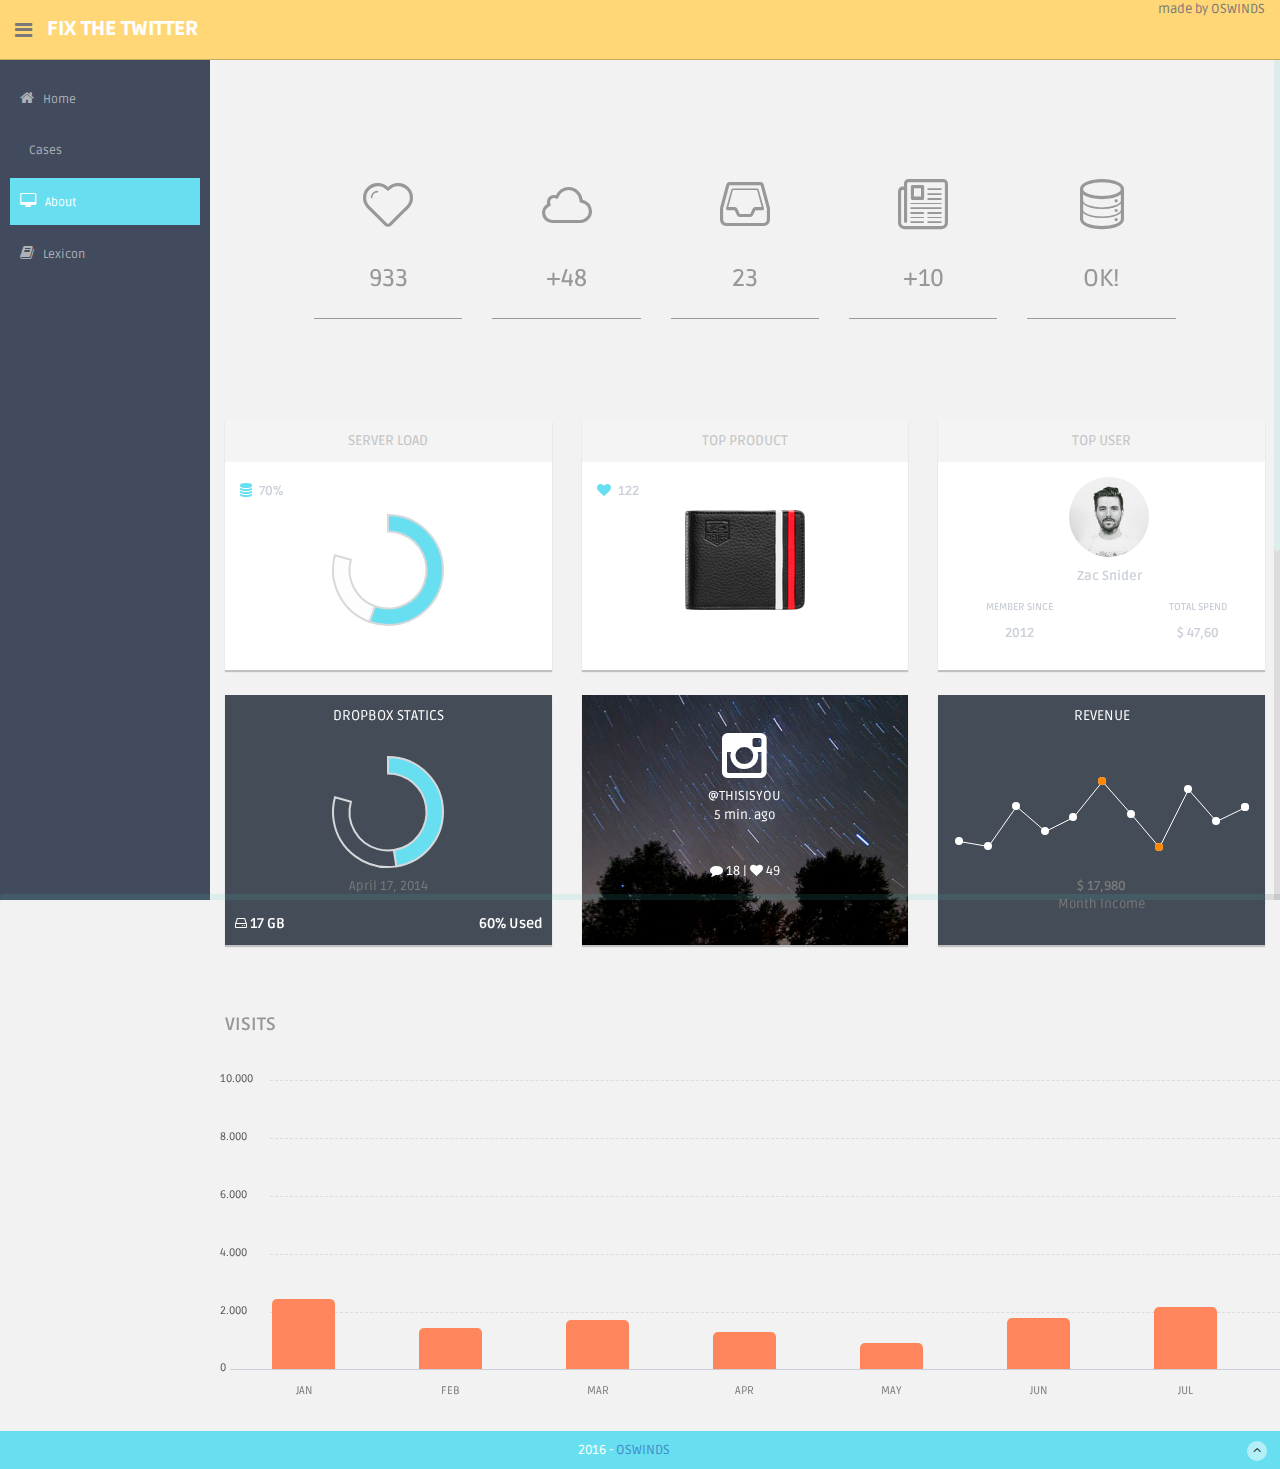
==== about.html @ 706c897a "begin adjustments of template" ====
<!DOCTYPE html>
<html lang="en">
  <head>
    <meta charset="utf-8">
    <meta name="viewport" content="width=device-width, initial-scale=1.0">
    <meta name="description" content="">
    <meta name="author" content="Dashboard">
    <meta name="keyword" content="Dashboard, Bootstrap, Admin, Template, Theme, Responsive, Fluid, Retina">

    <title>TWEETFIX</title>

    <!-- Bootstrap core CSS -->
    <link href="assets/css/bootstrap.css" rel="stylesheet">
    <!--external css-->
    <link href="assets/font-awesome/css/font-awesome.css" rel="stylesheet" />
    <link rel="stylesheet" type="text/css" href="assets/css/zabuto_calendar.css">
    <link rel="stylesheet" type="text/css" href="assets/js/gritter/css/jquery.gritter.css" />
    <link rel="stylesheet" type="text/css" href="assets/lineicons/style.css">

    <!-- Custom styles for this template -->
    <link href="assets/css/style.css" rel="stylesheet">
    <link href="assets/css/style-responsive.css" rel="stylesheet">

    <script src="assets/js/chart-master/Chart.js"></script>

    <!-- HTML5 shim and Respond.js IE8 support of HTML5 elements and media queries -->
    <!--[if lt IE 9]>
      <script src="https://oss.maxcdn.com/libs/html5shiv/3.7.0/html5shiv.js"></script>
      <script src="https://oss.maxcdn.com/libs/respond.js/1.4.2/respond.min.js"></script>
    <![endif]-->
  </head>

  <body>

  <section id="container" >
      <!-- **********************************************************************************************************************************************************
      TOP BAR CONTENT & NOTIFICATIONS
      *********************************************************************************************************************************************************** -->
      <!--header start-->
      <header class="header black-bg">
              <div class="sidebar-toggle-box">
                  <div class="fa fa-bars tooltips" data-placement="right" data-original-title="Toggle Navigation"></div>
              </div>
            <!--logo start-->
            <a href="index.html" class="logo"><b>FIX THE TWITTER</b></a>
            <!--logo end-->
            <div class="nav notify-row" id="top_menu">
            </div>
            <div class="top-menu">
            	<ul class="nav pull-right top-menu">
                    made by OSWINDS
            	</ul>
            </div>
        </header>
      <!--header end-->

      <!-- **********************************************************************************************************************************************************
      MAIN SIDEBAR MENU
      *********************************************************************************************************************************************************** -->
      <!--sidebar start-->
      <aside>
          <div id="sidebar"  class="nav-collapse ">
              <!-- sidebar menu start-->
              <ul class="sidebar-menu" id="nav-accordion">

                  <li class="mt">
                      <a href="index.html">
                          <i class="fa fa-home"></i>
                          <span>Home</span>
                      </a>
                  </li>

                  <li class="sub-menu">
                      <a href="javascript:;" >
                          <i class="fa fa-bar-chart"></i>
                          <span>Cases</span>
                      </a>
                      <ul class="sub">
                          <li><a  href="general.html">General</a></li>
                          <li><a  href="djokovic.html">N. Djokovic</a></li>
                          <li><a  href="donaghy.html">Donaghy</a></li>
                          <li><a  href="cricket.html">Pakistani Cricket</a></li>
                          <li><a  href="football.html">Australian Football</a></li>
                      </ul>
                  </li>

                  <li class="sub-menu">
                      <a class="active" href="about.html">
                          <i class="fa fa-desktop"></i>
                          <span>About</span>
                      </a>
                  </li>

                  <li class="sub-menu">
                    <a href="lexicon.html">
                      <i class="fa fa-book"></i>
                      <span>Lexicon</span>
                    </a>
                  </li>

              </ul>
              <!-- sidebar menu end-->
          </div>
      </aside>
      <!--sidebar end-->

      <!-- **********************************************************************************************************************************************************
      MAIN CONTENT
      *********************************************************************************************************************************************************** -->
      <!--main content start-->
      <section id="main-content">
          <section class="wrapper site-min-height">

              <div class="row">
                  <div class="col-lg-12 main-chart">

                  	<div class="row mtbox">
                  		<div class="col-md-2 col-sm-2 col-md-offset-1 box0">
                  			<div class="box1">
					  			<span class="li_heart"></span>
					  			<h3>933</h3>
                  			</div>
					  			<p>933 People liked your page the last 24hs. Whoohoo!</p>
                  		</div>
                  		<div class="col-md-2 col-sm-2 box0">
                  			<div class="box1">
					  			<span class="li_cloud"></span>
					  			<h3>+48</h3>
                  			</div>
					  			<p>48 New files were added in your cloud storage.</p>
                  		</div>
                  		<div class="col-md-2 col-sm-2 box0">
                  			<div class="box1">
					  			<span class="li_stack"></span>
					  			<h3>23</h3>
                  			</div>
					  			<p>You have 23 unread messages in your inbox.</p>
                  		</div>
                  		<div class="col-md-2 col-sm-2 box0">
                  			<div class="box1">
					  			<span class="li_news"></span>
					  			<h3>+10</h3>
                  			</div>
					  			<p>More than 10 news were added in your reader.</p>
                  		</div>
                  		<div class="col-md-2 col-sm-2 box0">
                  			<div class="box1">
					  			<span class="li_data"></span>
					  			<h3>OK!</h3>
                  			</div>
					  			<p>Your server is working perfectly. Relax & enjoy.</p>
                  		</div>

                  	</div><!-- /row mt -->


                      <div class="row mt">
                      <!-- SERVER STATUS PANELS -->
                      	<div class="col-md-4 col-sm-4 mb">
                      		<div class="white-panel pn donut-chart">
                      			<div class="white-header">
						  			<h5>SERVER LOAD</h5>
                      			</div>
								<div class="row">
									<div class="col-sm-6 col-xs-6 goleft">
										<p><i class="fa fa-database"></i> 70%</p>
									</div>
	                      		</div>
								<canvas id="serverstatus01" height="120" width="120"></canvas>
								<script>
									var doughnutData = [
											{
												value: 70,
												color:"#68dff0"
											},
											{
												value : 30,
												color : "#fdfdfd"
											}
										];
										var myDoughnut = new Chart(document.getElementById("serverstatus01").getContext("2d")).Doughnut(doughnutData);
								</script>
	                      	</div><! --/grey-panel -->
                      	</div><!-- /col-md-4-->


                      	<div class="col-md-4 col-sm-4 mb">
                      		<div class="white-panel pn">
                      			<div class="white-header">
						  			<h5>TOP PRODUCT</h5>
                      			</div>
								<div class="row">
									<div class="col-sm-6 col-xs-6 goleft">
										<p><i class="fa fa-heart"></i> 122</p>
									</div>
									<div class="col-sm-6 col-xs-6"></div>
	                      		</div>
	                      		<div class="centered">
										<img src="assets/img/product.png" width="120">
	                      		</div>
                      		</div>
                      	</div><!-- /col-md-4 -->

						<div class="col-md-4 mb">
							<!-- WHITE PANEL - TOP USER -->
							<div class="white-panel pn">
								<div class="white-header">
									<h5>TOP USER</h5>
								</div>
								<p><img src="assets/img/ui-zac.jpg" class="img-circle" width="80"></p>
								<p><b>Zac Snider</b></p>
								<div class="row">
									<div class="col-md-6">
										<p class="small mt">MEMBER SINCE</p>
										<p>2012</p>
									</div>
									<div class="col-md-6">
										<p class="small mt">TOTAL SPEND</p>
										<p>$ 47,60</p>
									</div>
								</div>
							</div>
						</div><!-- /col-md-4 -->


                    </div><!-- /row -->


					<div class="row">
						<!-- TWITTER PANEL -->
						<div class="col-md-4 mb">
                      		<div class="darkblue-panel pn">
                      			<div class="darkblue-header">
						  			<h5>DROPBOX STATICS</h5>
                      			</div>
								<canvas id="serverstatus02" height="120" width="120"></canvas>
								<script>
									var doughnutData = [
											{
												value: 60,
												color:"#68dff0"
											},
											{
												value : 40,
												color : "#444c57"
											}
										];
										var myDoughnut = new Chart(document.getElementById("serverstatus02").getContext("2d")).Doughnut(doughnutData);
								</script>
								<p>April 17, 2014</p>
								<footer>
									<div class="pull-left">
										<h5><i class="fa fa-hdd-o"></i> 17 GB</h5>
									</div>
									<div class="pull-right">
										<h5>60% Used</h5>
									</div>
								</footer>
                      		</div><! -- /darkblue panel -->
						</div><!-- /col-md-4 -->


						<div class="col-md-4 mb">
							<!-- INSTAGRAM PANEL -->
							<div class="instagram-panel pn">
								<i class="fa fa-instagram fa-4x"></i>
								<p>@THISISYOU<br/>
									5 min. ago
								</p>
								<p><i class="fa fa-comment"></i> 18 | <i class="fa fa-heart"></i> 49</p>
							</div>
						</div><!-- /col-md-4 -->

						<div class="col-md-4 col-sm-4 mb">
							<!-- REVENUE PANEL -->
							<div class="darkblue-panel pn">
								<div class="darkblue-header">
									<h5>REVENUE</h5>
								</div>
								<div class="chart mt">
									<div class="sparkline" data-type="line" data-resize="true" data-height="75" data-width="90%" data-line-width="1" data-line-color="#fff" data-spot-color="#fff" data-fill-color="" data-highlight-line-color="#fff" data-spot-radius="4" data-data="[200,135,667,333,526,996,564,123,890,464,655]"></div>
								</div>
								<p class="mt"><b>$ 17,980</b><br/>Month Income</p>
							</div>
						</div><!-- /col-md-4 -->

					</div><!-- /row -->

					<div class="row mt">
                      <!--CUSTOM CHART START -->
                      <div class="border-head">
                          <h3>VISITS</h3>
                      </div>
                      <div class="custom-bar-chart">
                          <ul class="y-axis">
                              <li><span>10.000</span></li>
                              <li><span>8.000</span></li>
                              <li><span>6.000</span></li>
                              <li><span>4.000</span></li>
                              <li><span>2.000</span></li>
                              <li><span>0</span></li>
                          </ul>
                          <div class="bar">
                              <div class="title">JAN</div>
                              <div class="value tooltips" data-original-title="8.500" data-toggle="tooltip" data-placement="top">85%</div>
                          </div>
                          <div class="bar ">
                              <div class="title">FEB</div>
                              <div class="value tooltips" data-original-title="5.000" data-toggle="tooltip" data-placement="top">50%</div>
                          </div>
                          <div class="bar ">
                              <div class="title">MAR</div>
                              <div class="value tooltips" data-original-title="6.000" data-toggle="tooltip" data-placement="top">60%</div>
                          </div>
                          <div class="bar ">
                              <div class="title">APR</div>
                              <div class="value tooltips" data-original-title="4.500" data-toggle="tooltip" data-placement="top">45%</div>
                          </div>
                          <div class="bar">
                              <div class="title">MAY</div>
                              <div class="value tooltips" data-original-title="3.200" data-toggle="tooltip" data-placement="top">32%</div>
                          </div>
                          <div class="bar ">
                              <div class="title">JUN</div>
                              <div class="value tooltips" data-original-title="6.200" data-toggle="tooltip" data-placement="top">62%</div>
                          </div>
                          <div class="bar">
                              <div class="title">JUL</div>
                              <div class="value tooltips" data-original-title="7.500" data-toggle="tooltip" data-placement="top">75%</div>
                          </div>
                      </div>
                      <!--custom chart end-->
					</div><!-- /row -->

                  </div><!-- /col-lg-9 END SECTION MIDDLE -->

        </section>
      </section>

      <!--main content end-->
      <!--footer start-->
      <footer class="site-footer">
          <div class="text-center">
              2016 - <a href="http://oswinds.csd.auth.gr" target="_blank">OSWINDS</a>
              <a href="index.html#" class="go-top">
                  <i class="fa fa-angle-up"></i>
              </a>
          </div>
      </footer>
      <!--footer end-->
  </section>

    <!-- js placed at the end of the document so the pages load faster -->
    <script src="assets/js/jquery.js"></script>
    <script src="assets/js/jquery-1.8.3.min.js"></script>
    <script src="assets/js/bootstrap.min.js"></script>
    <script class="include" type="text/javascript" src="assets/js/jquery.dcjqaccordion.2.7.js"></script>
    <script src="assets/js/jquery.scrollTo.min.js"></script>
    <script src="assets/js/jquery.nicescroll.js" type="text/javascript"></script>
    <script src="assets/js/jquery.sparkline.js"></script>


    <!--common script for all pages-->
    <script src="assets/js/common-scripts.js"></script>

    <script type="text/javascript" src="assets/js/gritter/js/jquery.gritter.js"></script>
    <script type="text/javascript" src="assets/js/gritter-conf.js"></script>

    <!--script for this page-->
    <script src="assets/js/sparkline-chart.js"></script>
	<script src="assets/js/zabuto_calendar.js"></script>

	<!-- <script type="text/javascript">
        $(document).ready(function () {
        var unique_id = $.gritter.add({
            // (string | mandatory) the heading of the notification
            title: 'Welcome to Dashgum!',
            // (string | mandatory) the text inside the notification
            text: 'Hover me to enable the Close Button. You can hide the left sidebar clicking on the button next to the logo. Free version for <a href="http://blacktie.co" target="_blank" style="color:#ffd777">BlackTie.co</a>.',
            // (string | optional) the image to display on the left
            image: 'assets/img/ui-sam.jpg',
            // (bool | optional) if you want it to fade out on its own or just sit there
            sticky: true,
            // (int | optional) the time you want it to be alive for before fading out
            time: '',
            // (string | optional) the class name you want to apply to that specific message
            class_name: 'my-sticky-class'
        });

        return false;
        });
	</script> -->

	<script type="application/javascript">
        $(document).ready(function () {
            $("#date-popover").popover({html: true, trigger: "manual"});
            $("#date-popover").hide();
            $("#date-popover").click(function (e) {
                $(this).hide();
            });

            $("#my-calendar").zabuto_calendar({
                action: function () {
                    return myDateFunction(this.id, false);
                },
                action_nav: function () {
                    return myNavFunction(this.id);
                },
                ajax: {
                    url: "show_data.php?action=1",
                    modal: true
                },
                legend: [
                    {type: "text", label: "Special event", badge: "00"},
                    {type: "block", label: "Regular event", }
                ]
            });
        });


        function myNavFunction(id) {
            $("#date-popover").hide();
            var nav = $("#" + id).data("navigation");
            var to = $("#" + id).data("to");
            console.log('nav ' + nav + ' to: ' + to.month + '/' + to.year);
        }
    </script>


  </body>
</html>
---- assets/css/zabuto_calendar.css ----
/**
 * Zabuto Calendar
 */

div.zabuto_calendar {
    margin: 0;
    padding: 10px;
}

.calendar-month-header 		{font-size:116%!important;}
.calendar-month-header th 	{font-weight:600!important;}

div.zabuto_calendar .table {
    width: 100%;
    margin: 0;
    padding: 0px;
}

div.zabuto_calendar .table th,
div.zabuto_calendar .table td {
    padding: 11.9px 0px;
    text-align: center;
}

div.zabuto_calendar .table tr th,
div.zabuto_calendar .table tr td {
    background-color:;
}

div.zabuto_calendar .table tr.calendar-month-header th {
    background-color:;
}

div.zabuto_calendar .table tr.calendar-month-header th span {
    cursor: pointer;
    display: inline-block;
    padding-bottom:0px;
	
}

div.zabuto_calendar .table tr.calendar-dow-header th {
    background-color:;
}

div.zabuto_calendar .table tr:last-child {
    border-bottom: 0px solid #dddddd;
}

div.zabuto_calendar .table tr.calendar-month-header th {
    padding:10px;
	
	}

div.zabuto_calendar .table-bordered tr.calendar-month-header th {
    border-left: 0;
    border-right: 0;
}

div.zabuto_calendar .table-bordered tr.calendar-month-header th:first-child {
    border-left: 0px solid #dddddd;
}

div.zabuto_calendar div.calendar-month-navigation {
    cursor: pointer;
    margin: 0;
    padding: 0;
    padding-top:0px;
}

div.zabuto_calendar tr.calendar-dow-header th,
div.zabuto_calendar tr.calendar-dow td {
    width: 14%;
}

div.zabuto_calendar .table tr td div.day {
    margin: 0px;
    padding-top: 0px;
    padding-bottom: 0px;
}

/* actions and events */
div.zabuto_calendar .table tr td.event div.day,
div.zabuto_calendar ul.legend li.event {
    background-color:;
}

div.zabuto_calendar .table tr td.dow-clickable,
div.zabuto_calendar .table tr td.event-clickable {
    cursor: pointer;
}

/* badge */
div.zabuto_calendar .badge-today,
div.zabuto_calendar div.legend span.badge-today {
    background-color:;
    color: #ffffff;
    text-shadow: none;
}

div.zabuto_calendar .badge-event,
div.zabuto_calendar div.legend span.badge-event {
    background-color:;
    color: #ffffff;
    text-shadow: none;
}

div.zabuto_calendar .badge-event {
    font-size: 0.95em;
    padding-left: 8px;
    padding-right: 8px;
    padding-bottom: 4px;
}

/* legend */
div.zabuto_calendar div.legend {
    margin-top: 15px;
    text-align: right;
	padding-right:10px;
	padding-bottom:10px;
}

div.zabuto_calendar div.legend span {
    font-size: 10px;
    font-weight: normal;
}

div.zabuto_calendar div.legend span.legend-text:after,
div.zabuto_calendar div.legend span.legend-block:after,
div.zabuto_calendar div.legend span.legend-list:after,
div.zabuto_calendar div.legend span.legend-spacer:after {
    content: ' ';
}

div.zabuto_calendar div.legend span.legend-spacer {
    padding-left: 25px;
}

div.zabuto_calendar ul.legend > span {
    padding-left: 2px;
}

div.zabuto_calendar ul.legend {
    display: inline-block;
    list-style: none outside none;
    margin: 0;
    padding: 0;
}

div.zabuto_calendar ul.legend li {
    display: inline-block;
    height: 8px;
    width: 8px;
    margin-left: 5px;
}

div.zabuto_calendar ul.legend
div.zabuto_calendar ul.legend li:first-child {
    margin-left: 7px;
}

div.zabuto_calendar ul.legend li:last-child {
    margin-right: 5px;
}

div.zabuto_calendar div.legend span.badge {
    font-size: 0.9em;
    border-radius: 5px 5px 5px 5px;
    padding-left: 5px;
    padding-right: 5px;
    padding-top: 2px;
    padding-bottom: 3px;
}

/* responsive */
@media (max-width: 979px) {
    div.zabuto_calendar .table th,
    div.zabuto_calendar .table td {
        padding: 2px 1px;
    }
}
---- assets/lineicons/style.css ----
@font-face {
	font-family: 'linecons';
	src:url('fonts/linecons.eot');
}
@font-face {
	font-family: 'linecons';
	src: url([data-uri]) format('svg'),
		 url([data-uri]) format('truetype');
	font-weight: normal;
	font-style: normal;
}

/* Use the following CSS code if you want to use data attributes for inserting your icons */
[data-icon]:before {
	font-family: 'linecons';
	content: attr(data-icon);
	speak: none;
	font-weight: normal;
	line-height: 1;
	-webkit-font-smoothing: antialiased;
}

/* Use the following CSS code if you want to have a class per icon */
[class^="li_"]:before, [class*=" li_"]:before {
	font-family: 'linecons';
	font-style: normal;
	speak: none;
	font-weight: normal;
	line-height: 1;
	-webkit-font-smoothing: antialiased;
}
.li_heart:before {
	content: "\e000";
}
.li_cloud:before {
	content: "\e001";
}
.li_star:before {
	content: "\e002";
}
.li_tv:before {
	content: "\e003";
}
.li_sound:before {
	content: "\e004";
}
.li_video:before {
	content: "\e005";
}
.li_trash:before {
	content: "\e006";
}
.li_user:before {
	content: "\e007";
}
.li_key:before {
	content: "\e008";
}
.li_search:before {
	content: "\e009";
}
.li_settings:before {
	content: "\e00a";
}
.li_camera:before {
	content: "\e00b";
}
.li_tag:before {
	content: "\e00c";
}
.li_lock:before {
	content: "\e00d";
}
.li_bulb:before {
	content: "\e00e";
}
.li_pen:before {
	content: "\e00f";
}
.li_diamond:before {
	content: "\e010";
}
.li_display:before {
	content: "\e011";
}
.li_location:before {
	content: "\e012";
}
.li_eye:before {
	content: "\e013";
}
.li_bubble:before {
	content: "\e014";
}
.li_stack:before {
	content: "\e015";
}
.li_cup:before {
	content: "\e016";
}
.li_phone:before {
	content: "\e017";
}
.li_news:before {
	content: "\e018";
}
.li_mail:before {
	content: "\e019";
}
.li_like:before {
	content: "\e01a";
}
.li_photo:before {
	content: "\e01b";
}
.li_note:before {
	content: "\e01c";
}
.li_clock:before {
	content: "\e01d";
}
.li_paperplane:before {
	content: "\e01e";
}
.li_params:before {
	content: "\e01f";
}
.li_banknote:before {
	content: "\e020";
}
.li_data:before {
	content: "\e021";
}
.li_music:before {
	content: "\e022";
}
.li_megaphone:before {
	content: "\e023";
}
.li_study:before {
	content: "\e024";
}
.li_lab:before {
	content: "\e025";
}
.li_food:before {
	content: "\e026";
}
.li_t-shirt:before {
	content: "\e027";
}
.li_fire:before {
	content: "\e028";
}
.li_clip:before {
	content: "\e029";
}
.li_shop:before {
	content: "\e02a";
}
.li_calendar:before {
	content: "\e02b";
}
.li_vallet:before {
	content: "\e02c";
}
.li_vynil:before {
	content: "\e02d";
}
.li_truck:before {
	content: "\e02e";
}
.li_world:before {
	content: "\e02f";
}
---- assets/css/style.css ----
/*
Template Name: DASHGUM FREE - Bootstrap 3.2 Admin Theme
Template Version: 1.0
Author: Carlos Alvarez
Website: http://blacktie.co
Premium: http://www.gridgum.com
*/

/* Import fonts */
@import url(http://fonts.googleapis.com/css?family=Ruda:400,700,900);

/* BASIC THEME CONFIGURATION */
body {
    color: #797979;
	background: #f2f2f2;
    font-family: 'Ruda', sans-serif;
    padding: 0px !important;
    margin: 0px !important;
    font-size:13px;
}

ul li {
    list-style: none;
}

a, a:hover, a:focus {
    text-decoration: none;
    outline: none;
}
::selection {

    background: #68dff0;
    color: #fff;
}
::-moz-selection {
    background: #68dff0;
    color: #fff;
}

#container {
    width: 100%;
    height: 100%;
}

/* Bootstrap Modifications */
.modal-header {
	background: #68dff0;
}

.modal-title {
	color: white;
}

.btn-round {
	border-radius: 20px;
	-webkit-border-radius: 20px;
}

.accordion-heading .accordion-toggle {
	display: block;
	cursor: pointer;
	border-top: 1px solid #F5F5F5;
	padding: 5px 0px;
	line-height: 28.75px;
	text-transform: uppercase;
	color: #1a1a1a;
	background-color: #ffffff;
	outline: none !important;
	text-decoration: none;
}	



/*Theme Backgrounds*/

.bg-theme {
	background-color: #68dff0;
}

.bg-theme02 {
	background-color: #ac92ec;
}

.bg-theme03 {
  background-color: #48cfad;
}

.bg-theme04 {
  background-color: #ed5565;
}
/*Theme Buttons*/

.btn-theme {
  color: #fff;
  background-color: #68dff0;
  border-color: #48bcb4;
}
.btn-theme:hover,
.btn-theme:focus,
.btn-theme:active,
.btn-theme.active,
.open .dropdown-toggle.btn-theme {
  color: #fff;
  background-color: #48bcb4;
  border-color: #48bcb4;
}

.btn-theme02 {
  color: #fff;
  background-color: #ac92ec;
  border-color: #967adc;
}
.btn-theme02:hover,
.btn-theme02:focus,
.btn-theme02:active,
.btn-theme02.active,
.open .dropdown-toggle.btn-theme02 {
  color: #fff;
  background-color: #967adc;
  border-color: #967adc;
}

.btn-theme03 {
  color: #fff;
  background-color: #48cfad;
  border-color: #37bc9b;
}
.btn-theme03:hover,
.btn-theme03:focus,
.btn-theme03:active,
.btn-theme03.active,
.open .dropdown-toggle.btn-theme03 {
  color: #fff;
  background-color: #37bc9b;
  border-color: #37bc9b;
}

.btn-theme04 {
  color: #fff;
  background-color: #ed5565;
  border-color: #da4453;
}
.btn-theme04:hover,
.btn-theme04:focus,
.btn-theme04:active,
.btn-theme04.active,
.open .dropdown-toggle.btn-theme04 {
  color: #fff;
  background-color: #da4453;
  border-color: #da4453;
}

.btn-clear-g {
	color: #48bcb4;
	background: transparent;
	border-color: #48bcb4;
}

.btn-clear-g:hover {
	color: white;
}

hr {
  margin-top: 20px;
  margin-bottom: 20px;
  border: 0;
  border-top: 1px solid #797979;
}



/*Helpers*/

.centered {
	text-align: center;
}

.goleft {
	text-align: left;
}

.goright {
	text-align: right;
}

.mt {
	margin-top: 25px;
}

.mb {
	margin-bottom: 25px;
}

.ml {
	margin-left: 5px;
	}

.no-padding {
	padding: 0 !important;
}

.no-margin {
	margin: 0 !important;
}

/*Exclusive Theme Colors Configuration*/

.label-theme {
	background-color: #68dff0;
}

.bg-theme {
	background-color: #68dff0;
}

ul.top-menu > li > .logout {
	color: #f2f2f2;
	font-size: 12px;
	border-radius: 4px;
	-webkit-border-radius: 4px;
	border: 1px solid #64c3c2 !important;
	padding: 5px 15px;
	margin-right: 15px;
	background: #68dff0;
	margin-top: 15px;
}


/*sidebar navigation*/

#sidebar {
    width: 210px;
    height: 100%;
    position: fixed;
    background: #424a5d;
}

#sidebar h5 {
	color: #f2f2f2;
	font-weight: 700;
}

#sidebar ul li {
    position: relative;
}

#sidebar .sub-menu > .sub li  {
    padding-left: 32px;
}

#sidebar .sub-menu > .sub li:last-child {
    padding-bottom: 10px;
}

/*LEFT NAVIGATION ICON*/
.dcjq-icon {
    height:17px;
    width:17px;
    display:inline-block;
    background: url("../img/nav-expand.png") no-repeat top;
    border-radius:3px;
    -moz-border-radius:3px;
    -webkit-border-radius:3px;
    position:absolute;
    right:10px;
    top:15px;
}
.active .dcjq-icon {
    background: url("../img/nav-expand.png") no-repeat bottom;
    border-radius:3px;
    -moz-border-radius:3px;
    -webkit-border-radius:3px;
}
/*---*/

.nav-collapse.collapse {
    display: inline;
}

ul.sidebar-menu , ul.sidebar-menu li ul.sub{
    margin: -2px 0 0;
    padding: 0;
}

ul.sidebar-menu {
    margin-top: 75px;
}

#sidebar > ul > li > ul.sub {
    display: none;
}

#sidebar > ul > li.active > ul.sub, #sidebar > ul > li > ul.sub > li > a {
    display: block;
}

ul.sidebar-menu li ul.sub li{
    background: #424a5d;
    margin-bottom: 0;
    margin-left: 0;
    margin-right: 0;
}

ul.sidebar-menu li ul.sub li:last-child{
    border-radius: 0 0 4px 4px;
    -webkit-border-radius: 0 0 4px 4px;
}

ul.sidebar-menu li ul.sub li a {
    font-size: 12px;
    padding: 6px 0;
    line-height: 35px;
    height: 35px;
    -webkit-transition: all 0.3s ease;
    -moz-transition: all 0.3s ease;
    -o-transition: all 0.3s ease;
    -ms-transition: all 0.3s ease;
    transition: all 0.3s ease;
    color: #aeb2b7;
}

ul.sidebar-menu li ul.sub li a:hover {
	color: white;
	background: transparent;
}

ul.sidebar-menu li ul.sub li.active a {
    color: #68dff0;
    -webkit-transition: all 0.3s ease;
    -moz-transition: all 0.3s ease;
    -o-transition: all 0.3s ease;
    -ms-transition: all 0.3s ease;
    transition: all 0.3s ease;
    display: block;
}

ul.sidebar-menu li{
    /*line-height: 20px !important;*/
    margin-bottom: 5px;
    margin-left:10px;
    margin-right:10px;
}

ul.sidebar-menu li.sub-menu{
    line-height: 15px;
}

ul.sidebar-menu li a span{
    display: inline-block;
}

ul.sidebar-menu li a{
    color: #aeb2b7;
    text-decoration: none;
    display: block;
    padding: 15px 0 15px 10px;
    font-size: 12px;
    outline: none;
    -webkit-transition: all 0.3s ease;
    -moz-transition: all 0.3s ease;
    -o-transition: all 0.3s ease;
    -ms-transition: all 0.3s ease;
    transition: all 0.3s ease;
}

ul.sidebar-menu li a.active, ul.sidebar-menu li a:hover, ul.sidebar-menu li a:focus {
    background: #68dff0;
    color: #fff;
    display: block;

    -webkit-transition: all 0.3s ease;
    -moz-transition: all 0.3s ease;
    -o-transition: all 0.3s ease;
    -ms-transition: all 0.3s ease;
    transition: all 0.3s ease;
}


ul.sidebar-menu li a i {
    font-size: 15px;
    padding-right: 6px;
}

ul.sidebar-menu li a:hover i, ul.sidebar-menu li a:focus i {
    color: #fff;
}

ul.sidebar-menu li a.active i {
    color: #fff;
}


.mail-info, .mail-info:hover {
    margin: -3px 6px 0 0;
    font-size: 11px;
}

/* MAIN CONTENT CONFIGURATION */
#main-content {
    margin-left: 210px;
}

.header, .footer {
    min-height: 60px;
    padding: 0 15px;
}

.header {
    position: fixed;
    left: 0;
    right: 0;
    z-index: 1002;
}

.black-bg {
    background: #ffd777;
    border-bottom: 1px solid #c9aa5f;
}

.wrapper {
    display: inline-block;
    margin-top: 60px;
    padding-left: 15px;
    padding-right: 15px;
    padding-bottom: 15px;
    padding-top: 0px;
    width: 100%;
}

a.logo {
    font-size: 20px;
    color: #ffffff;
    float: left;
    margin-top: 15px;
    text-transform: uppercase;
}

a.logo b {
    font-weight: 900;
}

a.logo:hover, a.logo:focus {
    text-decoration: none;
    outline: none;
}

a.logo span {
    color: #68dff0;
}


/*notification*/
#top_menu .nav > li, ul.top-menu > li {
    float: left;
}

.notify-row {
    float: left;
    margin-top: 15px;
    margin-left: 92px;
}

.notify-row .notification span.label {
    display: inline-block;
    height: 18px;
    width: 20px;
    padding: 5px;
}

ul.top-menu > li > a {
    color: #666666;
    font-size: 16px;
    border-radius: 4px;
    -webkit-border-radius: 4px;
    border:1px solid #666666 !important;
    padding: 2px 6px;
    margin-right: 15px;
}

ul.top-menu > li > a:hover, ul.top-menu > li > a:focus {
    border:1px solid #b6b6b6 !important;
    background-color: transparent !important;
    border-color: #b6b6b6 !important;
    text-decoration: none;
    border-radius: 4px;
    -webkit-border-radius: 4px;
    color: #b6b6b6 !important;
}

.notify-row .badge {
    position: absolute;
    right: -10px;
    top: -10px;
    z-index: 100;
}

.dropdown-menu.extended {
    max-width: 300px !important;
    min-width: 160px !important;
    top: 42px;
    width: 235px !important;
    padding: 0;
    box-shadow: 0 2px 5px rgba(0, 0, 0, 0.176) !important;
    border: none !important;
    border-radius: 4px;
    -webkit-border-radius: 4px;
}

@media screen and (-webkit-min-device-pixel-ratio:0) {
    /* Safari and Chrome */
    .dropdown-menu.extended  {
        box-shadow: 0 2px 8px rgba(0, 0, 0, 0.176) !important;
    };
    }

.dropdown-menu.extended li p {
    background-color: #F1F2F7;
    color: #666666;
    margin: 0;
    padding: 10px;
    border-radius: 4px 4px 0px 0px;
    -webkit-border-radius: 4px 4px 0px 0px;
}

.dropdown-menu.extended li p.green {
    background-color: #68dff0;
    color: #fff;
}

.dropdown-menu.extended li p.yellow {
    background-color: #fcb322;
    color: #fff;
}

.dropdown-menu.extended li a {
    border-bottom: 1px solid #EBEBEB !important;
    font-size: 12px;
    list-style: none;
}

.dropdown-menu.extended li a {
    padding: 15px 10px !important;
    width: 100%;
    display: inline-block;
}

.dropdown-menu.extended li a:hover {
    background-color: #F7F8F9 !important;
    color: #2E2E2E;
}

.dropdown-menu.tasks-bar .task-info .desc {
    font-size: 13px;
    font-weight: normal;
}

.dropdown-menu.tasks-bar .task-info .percent {
    display: inline-block;
    float: right;
    font-size: 13px;
    font-weight: 600;
    padding-left: 10px;
    margin-top: -4px;
}

.dropdown-menu.extended .progress {
    margin-bottom: 0 !important;
    height: 10px;
}

.dropdown-menu.inbox li a .photo img {
    border-radius: 2px 2px 2px 2px;
    float: left;
    height: 40px;
    margin-right: 4px;
    width: 40px;
}

.dropdown-menu.inbox li a .subject {
    display: block;
}

.dropdown-menu.inbox li a .subject .from {
    font-size: 12px;
    font-weight: 600;
}

.dropdown-menu.inbox li a .subject .time {
    font-size: 11px;
    font-style: italic;
    font-weight: bold;
    position: absolute;
    right: 5px;
}

.dropdown-menu.inbox li a .message {
    display: block !important;
    font-size: 11px;
}

.top-nav  {
    margin-top: 7px;
}

.top-nav ul.top-menu > li .dropdown-menu.logout {
    width: 268px !important;

}

.top-nav li.dropdown .dropdown-menu {
    float: right;
    right: 0;
    left: auto;
}

.dropdown-menu.extended.logout > li {
    float: left;
    text-align: center;
    width: 33.3%;
}

.dropdown-menu.extended.logout > li:last-child {
    float: left;
    text-align: center;
    width: 100%;
    background: #a9d96c;
    border-radius: 0 0 3px 3px;
}

.dropdown-menu.extended.logout > li:last-child > a, .dropdown-menu.extended.logout > li:last-child > a:hover {
    color: #fff;
    border-bottom: none !important;
    text-transform: uppercase;
}

.dropdown-menu.extended.logout > li:last-child > a:hover > i{
    color: #fff;
}

.dropdown-menu.extended.logout > li > a {
    color: #a4abbb;
    border-bottom: none !important;
}

.full-width .dropdown-menu.extended.logout > li > a:hover {
    background: none !important;
    color: #50c8ea !important;
}

.dropdown-menu.extended.logout > li > a:hover {
    background: none !important;
}

.dropdown-menu.extended.logout > li > a:hover i {
    color: #50c8ea;
}

.dropdown-menu.extended.logout > li > a i {
    font-size: 17px;
}

.dropdown-menu.extended.logout > li > a > i {
    display: block;
}

.top-nav ul.top-menu > li > a {
    border: 1px solid #eeeeee;
    border-radius: 4px;
    -webkit-border-radius: 4px;
    padding: 6px;
    background: none;
    margin-right: 0;
}
.top-nav ul.top-menu > li {
    margin-left: 10px;
}

.top-nav ul.top-menu > li > a:hover, .top-nav ul.top-menu > li > a:focus {
    border:1px solid #F1F2F7;
    background: #F1F2F7;

}

.top-nav .dropdown-menu.extended.logout {
    top: 50px;
}

.top-nav .nav .caret {
    border-bottom-color: #A4AABA;
    border-top-color: #A4AABA;
}
.top-nav ul.top-menu > li > a:hover .caret {
    border-bottom-color: #000;
    border-top-color: #000;
}

.log-arrow-up {
    background: url("../img/arrow-up.png") no-repeat;
    width: 20px;
    height: 11px;
    position: absolute;
    right: 20px;
    top: -10px;
}

/*----*/

.notify-arrow {
    border-style: solid;
    border-width: 0 9px 9px;
    height: 0;
    margin-top: 0;
    opacity: 0;
    position: absolute;
    left: 7px;
    top: -18px;
    transition: all 0.25s ease 0s;
    width: 0;
    z-index: 10;
    margin-top: 10px;
    opacity: 1;
}

.notify-arrow-yellow {
    border-color: transparent transparent #FCB322;
    border-bottom-color: #FCB322 !important;
    border-top-color: #FCB322 !important;
}
.notify-arrow-green {
    border-color: transparent transparent #68dff0;
    border-bottom-color: #68dff0 !important;
    border-top-color: #68dff0 !important;
}



/*--sidebar toggle---*/

.sidebar-toggle-box {
    float: left;
    padding-right: 15px;
    margin-top: 20px;
}

.sidebar-toggle-box .fa-bars {
    cursor: pointer;
    display: inline-block;
    font-size: 20px;
}


.sidebar-closed > #sidebar > ul {
    display: none;
}

.sidebar-closed #main-content {
    margin-left: 0px;
}

.sidebar-closed #sidebar {
    margin-left: -180px;
}


/* Dash Side */

.ds {
	background: #ffffff;
	padding-top: 20px;
}

.ds h4 {
	font-size: 14px;
	font-weight: 700;
}

.ds h3 {
	color: #ffffff;
	font-size: 16px;
	padding: 0 10px;
	line-height: 60px;
	height: 60px;
	margin: 0;
	background: #ff865c;
	text-align: center;
}

.ds i {
	font-size: 12px;
	line-height: 16px;
}

.ds .desc {
	border-bottom: 1px solid #eaeaea;
	display: inline-block;
	padding: 15px 0;
	width: 100%;
}

.ds .desc:hover {
	background: #f2f2f2;
}

.ds .thumb {
	width: 30px;
	margin: 0 10px 0 20px;
	display: block;
	float: left;
}

.ds .details {
	width: 170px;
	float: left;
}

.ds > .desc p {
	font-size: 11px;
}

.ds p > muted {
	font-size: 9px;
	text-transform: uppercase;
	font-style: italic;
	color: #666666
}

.ds a {
	color: #68dff0;
}

/* LINE ICONS CONFIGURATION */

.mtbox {
	margin-top: 80px;
	margin-bottom: 40px;
}

.box1 {
	padding: 15px;
	text-align: center;
	color: #989898;
	border-bottom: 1px solid #989898;
}

.box1 span {
	font-size: 50px;

}

.box1 h3 {
	text-align: center;
}

.box0:hover .box1 {
	border-bottom: 1px solid #ffffff;
}

.box0 p {
	text-align: center;
	font-size: 12px;
	color: #f2f2f2;
}

.box0:hover p {
	color: #ff865c;
}

.box0:hover {
	background: #ffffff;
	box-shadow: 0 2px 1px rgba(0, 0, 0, 0.2);
}

/* MAIN CHART CONFIGURATION */
.main-chart {
	padding-top: 20px;
}

.mleft {
}

.border-head h3 {
    margin-top: 20px;
    margin-bottom: 20px;
	margin-left: 15px;	
    padding-bottom: 5px;
    font-weight: normal;
    font-size: 18px;
    display: inline-block;
    width: 100%;
    font-weight: 700;
    color: #989898;
}

.custom-bar-chart {
    height: 290px;
    margin-top: 20px;
    margin-left: 20px;
    position: relative;
    border-bottom: 1px solid #c9cdd7;
}

.custom-bar-chart .bar {
    height: 100%;
    position: relative;
    width: 6%;
    margin: 0px 4%;
    float: left;
    text-align: center;
    z-index: 10;
}

.custom-bar-chart .bar .title {
    position: absolute;
    bottom: -30px;
    width: 100%;
    text-align: center;
    font-size: 11px;
}

.custom-bar-chart .bar .value {
    position: absolute;
    bottom: 0;
    background: #ff865c;
    color: #68dff0;
    width: 100%;
    -webkit-border-radius: 5px 5px 0 0;
    -moz-border-radius: 5px 5px 0 0;
    border-radius: 5px 5px 0 0;
    -webkit-transition: all .3s ease;
    -moz-transition: all .3s ease;
    -ms-transition: all .3s ease;
    -o-transition: all .3s ease;
    transition: all .3s ease;
}



.custom-bar-chart .bar .value:hover {
    background: #2f2f2f;
    color: #fff;
}

.y-axis {
    color: #555555;
    position: absolute;
    text-align: left;
    width: 100%;
    font-size: 11px;
}

.y-axis li {
    border-top: 1px dashed #dbdce0;
    display: block;
    height: 58px;
    width: 100%;
}

.y-axis li:last-child {
    border-top: none;
}

.y-axis li span {
    display: block;
    margin: -10px 0 0 -60px;
    padding: 0 10px;
    width: 40px;
}


/*Donut Chart Main Page Conf*/
.donut-main {
	display: block;
	text-align: center;
}

.donut-main h4 {
	font-weight: 700;
	font-size: 16px;
}

/* *************************************************************************************
PANELS CONFIGURATIONS
*************************************************************************************** */

/*Panel Size*/

.pn {
	height: 250px;
	box-shadow: 0 2px 1px rgba(0, 0, 0, 0.2);
}

.pn:hover {
	box-shadow: 2px 3px 2px rgba(0, 0, 0, 0.3);
	
}

/*Grey Panel*/

.grey-panel {
	text-align: center;
	background: #dfdfe1;
}
.grey-panel .grey-header {
	background: #ccd1d9;
	padding: 3px;
	margin-bottom: 15px;
}
.grey-panel h5 {
	font-weight: 200;
	margin-top: 10px;
}
.grey-panel p {
	margin-left: 5px;
}
/* Specific Conf for Donut Charts*/
.donut-chart p {
	margin-top: 5px;
	font-weight: 700;
	margin-left: 15px;
}
.donut-chart h2 {
	font-weight: 900;
	color: #FF6B6B;
	font-size: 38px;
}

/* Dark Blue*/

.darkblue-panel {
	text-align: center;
	background: #444c57;
}
.darkblue-panel .darkblue-header {
	background: transparent;
	padding: 3px;
	margin-bottom: 15px;
}
.darkblue-panel h1 {
	color: #f2f2f2;
}
.darkblue-panel h5 {
	font-weight: 200;
	margin-top: 10px;
	color: white;
}
.darkblue-panel footer {
	color: white;
}
.darkblue-panel footer h5 {
	margin-left:10px; 
	margin-right: 10px;
	font-weight: 700;
}

/*Green Panel*/
.green-panel {
	text-align: center;
	background: #68dff0;
}
.green-panel .green-header {
	background: #43b1a9;
	padding: 3px;
	margin-bottom: 15px;
}
.green-panel h5 {
	color: white;
	font-weight: 200;
	margin-top: 10px;
}
.green-panel h3 {
	color: white;
	font-weight: 100;
}
.green-panel p {
	color: white;
}

/*White Panel */
.white-panel {
	text-align: center;
	background: #ffffff;
	color: #ccd1d9;
}

.white-panel p {
	margin-top: 5px;
	font-weight: 700;
	margin-left: 15px;
}
.white-panel .white-header {
	background: #f4f4f4;
	padding: 3px;
	margin-bottom: 15px;
	color: #c6c6c6;
}
.white-panel .small {
	font-size: 10px;
	color: #ccd1d9;
}

.white-panel i {
	color: #68dff0;
	padding-right: 4px;
	font-size: 14px;
}

/*STOCK CARD Panel*/
.card {
  background: white;
  box-shadow: 0 2px 1px rgba(0, 0, 0, 0.2);
  margin-bottom: 1em; 
  height: 250px;
}
.stock .stock-chart {
  background: #00c5de;
}
.stock .stock-chart #chart {
    height: 10.7em;
    background: url(http://i.imgbox.com/abmuNQx2) center bottom no-repeat; 
}    
.stock .current-price {
  background: #1d2122;
  padding: 10px; 
}
.stock .current-price .info abbr {
    display: block;
    color: #f8f8f8;
    font-size: 1.5em;
    font-weight: 600;
    margin-top: 0.18em;
}
.stock .current-price .changes {
    text-align: right; 
}
.stock .changes .up {
	color: #4fd98b
}
.stock .current-price .changes .value {
      font-size: 1.8em;
      font-weight: 700; 
}
.stock .summary {
    color: #2f2f2f;
    display: block;
    background: #f2f2f2;
    padding: 10px;
	text-align: center;
}
.stock .summary strong {
	font-weight: 900;
	font-size: 14px;
}

/*Content Panel*/
.content-panel {
	background: #ffffff;
	box-shadow: 0px 3px 2px #aab2bd;
	padding-top: 15px;
	padding-bottom: 5px;
}
.content-panel h4 {
	margin-left: 10px;
}

/*WEATHER PANELS*/

/* Weather 1 */
.weather {
	background: url(../img/weather.jpg) no-repeat center top;
	text-align: center;
	background-position: center center;
}
.weather i {
	color: white;
	margin-top: 45px;
}
.weather h2 {
	color: white;
	font-weight: 900;
}
.weather h4 {
	color: white;
	font-weight: 900;
	letter-spacing: 1px;
}

/* Weather 2 */
.weather-2 {
	background: #e9f0f4;
}
.weather-2 .weather-2-header {
	background: #54bae6;
	padding-top: 5px;
	margin-bottom: 5px;
}
.weather-2 .weather-2-header p {
	color: white;
	margin-left: 5px;
	margin-right: 5px;
}
.weather-2 .weather-2-header p small {
	font-size: 10px;
}
.weather-2 .data {
	margin-right: 10px;
	margin-left: 10px;
	color: #272b34;
}
.weather-2 .data h5 {
	margin-top: 0px;
	font-weight: lighter;
}
.weather-2 .data h1{
	margin-top: 2px;
}

/* Weather 3 */
.weather-3 {
	background: #ffcf00;
}

.weather-3 i {
	color: white;
	margin-top: 30px;
	font-size: 70px;
}
.weather-3 h1 {
	margin-top: 10px;
	color: white;
	font-weight: 900;
}
.weather-3 .info {
	background: #f2f2f2;
}
.weather-3 .info i {
	font-size: 15px;
	color: #c2c2c2;
	margin-bottom: 0px;
	margin-top: 10px;
}
.weather-3 .info h3 {
	font-weight: 900;
	margin-bottom: 0px;
}
.weather-3 .info p {
	margin-left: 10px;
	margin-right: 10px;
	margin-bottom: 16px;
	color: #c2c2c2;
	font-size: 15px;
	font-weight: 700;
}


/*Twitter Panel*/
.twitter-panel {
	background: #4fc1e9;
	text-align: center;
}
.twitter-panel i {
	color: white;
	margin-top: 40px;
}
.twitter-panel p {
	color: #f5f5f5;
	margin: 10px;
}
.twitter-panel .user {
	color: white;
	font-weight: 900;
}


/* Instagram Panel*/
.instagram-panel {
	background: url(../img/instagram.jpg) no-repeat center top;
	text-align: center;
	background-position: center center;
}
.instagram-panel i {
	color: white;
	margin-top: 35px;
}
.instagram-panel p {
	margin: 5px;
	color: white;
}

/* Product Panel */
.product-panel {
	background: #dadad2;
	text-align: center;
	padding-top: 50px;
	height: 100%;
}

/* Product Panel 2*/
.product-panel-2 {
	background: #dadad2;
	text-align: center;
}
.product-panel-2 .badge {
	position: absolute;
	top: 20px;
	left: 35px;
}
.badge-hot {
	background: #ed5565;
	width: 70px;
	height: 70px;
	line-height: 70px;
	font-size: 18px;
	color: #fff;
	text-align: center;
	border-radius: 100%;
}

/* Soptify Panel */
#spotify {
	background: url(../img/lorde.jpg) no-repeat center top;
	margin-top: -15px;
	background-attachment: relative;
	background-position: center center;
	min-height: 220px;
	width: 100%;
    -webkit-background-size: 100%;
    -moz-background-size: 100%;
    -o-background-size: 100%;
    background-size: 100%;
    -webkit-background-size: cover;
    -moz-background-size: cover;
    -o-background-size: cover;
    background-size: cover;
}
#spotify .btn-clear-g {
	top: 15%;
	right: 10px;
	position: absolute;
	margin-top: 5px;
}
#spotify .sp-title {
	bottom: 15%;
	left: 25px;
	position: absolute;
	color: #efefef;
}
#spotify .sp-title h3 {
	font-weight: 900;
}
#spotify .play{
	bottom: 18%;
	right: 25px;
	position: absolute;
	color: #efefef;
	font-size: 20px
}
.followers {
	margin-left: 5px;
	margin-top: 5px;
}

/* BLOG PANEL */
#blog-bg {
	background: url(../img/blog-bg.jpg) no-repeat center top;
	margin-top: -15px;
	background-attachment: relative;
	background-position: center center;
	min-height: 150px;
	width: 100%;
    -webkit-background-size: 100%;
    -moz-background-size: 100%;
    -o-background-size: 100%;
    background-size: 100%;
    -webkit-background-size: cover;
    -moz-background-size: cover;
    -o-background-size: cover;
    background-size: cover;
}
#blog-bg .badge {
	position: absolute;
	top: 20px;
	left: 35px;
}
.badge-popular {
	background: #3498db;
	width: 70px;
	height: 70px;
	line-height: 70px;
	font-size: 13px;
	color: #fff;
	text-align: center;
	border-radius: 100%;
}
.blog-title {
	background: rgba(0,0,0,0.5);
	bottom: 100px;
	padding: 6px;
	color: white;
	font-weight: 700;
	position: absolute;
	display: block;
	width: 120px;
}
.blog-text {
	margin-left: 8px;
	margin-right: 8px;
	margin-top: 15px;
	font-size: 12px;
}

/* Calendar Configuration */
#calendar {
	color: white;
	padding: 0px !important;
}
.calendar-month-header {
	background: #43b1a9;
}

/* TODO PANEL */
.steps{
  display: block;
}
.steps input[type=checkbox] {
  display: none;
}
.steps input[type=submit]{
  background: #f1783c;
  border: none;
  padding: 0px;
  margin: 0 auto;
  width: 100%;
  height: 55px;
  color: white;
  text-transform: uppercase;
  font-weight: 900;
  font-size: 11px;
  letter-spacing: 1px;
  cursor: pointer;
  transition: background 0.5s ease
}
.steps input[type=submit]:hover{
  background: #8fde9c;
}
.steps label{
  background: #393D40;
  height: 65px;
  line-height: 65px;
  width: 100%;
  display: block;
  border-bottom: 1px solid #44494e;
  color: #889199;
  text-transform: uppercase;
  font-weight: 900;
  font-size: 11px;
  letter-spacing: 1px;
  text-indent: 52px;
  cursor: pointer;
  transition: all 0.7s ease;
  margin: 0px;
}
.steps label:before{
  content:"";
  width: 12px;
  height: 12px;
  display: block;
  position: absolute;
  margin: 26px 0px 0px 18px;
  border-radius: 100%;
  transition: border 0.7s ease
}
.steps label:hover{
  background: #2B2E30;
  color: #46b7e5
}
.steps label:hover:before{
  border: 1px solid #46b7e5;
}
#op1:checked ~ label[for=op1]:before,
#op2:checked ~ label[for=op2]:before,
#op3:checked ~ label[for=op3]:before{
  border: 2px solid #96c93c;
  background: url('[data-uri]') no-repeat center center;
}

/* PROFILE PANELS */
/* Profile 01*/
#profile-01 {
	background: url(../img/profile-01.jpg) no-repeat center top;
	margin-top: -15px;
	background-attachment: relative;
	background-position: center center;
	min-height: 150px;
	width: 100%;
    -webkit-background-size: 100%;
    -moz-background-size: 100%;
    -o-background-size: 100%;
    background-size: 100%;
    -webkit-background-size: cover;
    -moz-background-size: cover;
    -o-background-size: cover;
    background-size: cover;
}
#profile-01 h3 {
	color: white;
	padding-top: 50px;
	margin: 0px;
	text-align: center;
}
#profile-01 h6 {
	color: white;
	text-align: center;
	margin-bottom: 0px;
	font-weight: 900;
}
.profile-01 {
	background: #68dff0;
	height: 50px;
}
.profile-01:hover {
	background: #2f2f2f;
  -webkit-transition: background-color 0.6s;
  -moz-transition: background-color 0.6s;
  -o-transition: background-color 0.6s;
  transition: background-color 0.6s;
  cursor: pointer;
}
.profile-01 p {
	color: white;
	padding-top: 15px;
	font-weight: 400;
	font-size: 15px;
}

/* Profile 02*/
#profile-02 {
	background: url(../img/profile-02.jpg) no-repeat center top;
	margin-top: -15px;
	background-attachment: relative;
	background-position: center center;
	min-height: 200px;
	width: 100%;
    -webkit-background-size: 100%;
    -moz-background-size: 100%;
    -o-background-size: 100%;
    background-size: 100%;
    -webkit-background-size: cover;
    -moz-background-size: cover;
    -o-background-size: cover;
    background-size: cover;
}
#profile-02 .user {
	padding-top: 40px;
	text-align: center;
}
#profile-02 h4 {
	color: white;
	margin:0px;
	padding-top: 8px;
}
.pr2-social a {
	color: #cdcdcd;
}
.pr2-social a:hover {
	color: #68dff0;
}
.pr2-social i {
	margin-top: 15px;
	margin-right: 12px;
	font-size: 20px;
}


/*spark line*/
.chart {
    display: inline-block;
    text-align: center;
    width: 100%;
}
.chart .heading {
    text-align: left;
}
.chart .heading span {
    display: block;
}
.panel.green-chart .chart-tittle {
    font-size: 16px;
    padding: 15px;
    display: inline-block;
    font-weight:normal;
    background: #99c262;
    width: 100%;
    -webkit-border-radius: 0px 0px 4px 4px;
    border-radius: 0px 0px 4px 4px;
}
#barchart {
    margin-bottom: -15px;
    display: inline-block;
}
.panel.green-chart .chart-tittle .value {
    float: right;
    color: #c0f080;
}
.panel.green-chart {
    background: #a9d96c;
    color: #fff;
}
.panel.terques-chart {
    background: transparent;
    color: #797979;
}
.panel.terques-chart .chart-tittle .value {
    float: right;
    color: #fff;
}
.panel.terques-chart .chart-tittle .value a {
    color: #2f2f2f;
    font-size: 12px;
}
.panel.terques-chart .chart-tittle .value a:hover, .panel.terques-chart .chart-tittle .value a.active {
    color: #68dff0;
    font-size: 12px;
}
.panel.terques-chart .chart-tittle {
    font-size: 16px;
    padding: 15px;
    display: inline-block;
    font-weight:normal;
    background: #39b7ac;
    width: 100%;
    -webkit-border-radius: 0px 0px 4px 4px;
    border-radius: 0px 0px 4px 4px;
}
.inline-block {
    display: inline-block;
}

/* showcase background */
.showback {
	background: #ffffff;
	padding: 15px;
	margin-bottom: 15px;
	box-shadow: 0px 3px 2px #aab2bd;
}



/* Calendar Events - Calendar.html*/
.external-event {
	cursor: move;
	display: inline-block !important;
	margin-bottom: 7px !important;
	margin-right: 7px !important;
	padding: 10px;
}

.drop-after {
	padding-top: 15px;
	margin-top: 15px;
	border-top: 1px solid #ccc;
}

.fc-state-default, .fc-state-default .fc-button-inner {
	background: #f2f2f2;
}

.fc-state-active .fc-button-inner {
	background: #FFFFFF;
}

/* Gallery Configuration */
.photo-wrapper {
  display: block;
  position: relative;
  overflow: hidden;
  background-color: #68dff0;
  -webkit-transition: background-color 0.4s;
  -moz-transition: background-color 0.4s;
  -o-transition: background-color 0.4s;
  transition: background-color 0.4s;
}
.project .overlay {
  position: absolute;
  text-align: center;
  color: #fff;
  opacity: 0;
  filter: alpha(opacity=0);
  -webkit-transition: opacity 0.4s;
  -moz-transition: opacity 0.4s;
  -o-transition: opacity 0.4s;
  transition: opacity 0.4s;
  
}

.project:hover .photo-wrapper {
  background-color: #68dff0;
	background-image:url(../img/zoom.png);
	background-repeat:no-repeat;
	background-position:center;
	top: 0;
	bottom: 0;
	left: 0;
	right: 0;
	position: relative;
}
.project:hover .photo {
  opacity: 10;
  filter: alpha(opacity=4000);
  opacity: 0.1;
  filter: alpha(opacity=40);
}
.project:hover .overlay {
  opacity: 100;
  filter: alpha(opacity=10000);
  opacity: 1;
  filter: alpha(opacity=100);
}



/* EZ Checklist */
.ez-checkbox {
	margin-right: 5px;
}

.ez-checkbox, .ez-radio {
	height: 20px;
	width: 20px;
}

.brand-highlight {
background: #fffbcc !important;
}


/* FORMS CONFIGURATION */
.form-panel {
	background: #ffffff;
	margin: 10px;
	padding: 10px;
	box-shadow: 0px 3px 2px #aab2bd;
	text-align: left;
}

label {
	font-weight: 400;
}

.form-horizontal.style-form .form-group {
	border-bottom: 1px solid #eff2f7;
	padding-bottom: 15px;
	margin-bottom: 15px;
}

.round-form {
	border-radius: 500px;
	-webkit-border-radius: 500px;
}

@media (min-width: 768px) {
		.form-horizontal .control-label {
		text-align: left;
	}
}

#focusedInput {
	border: 1px solid #ed5565;
	box-shadow: none;
}

.add-on {
	float: right;
	margin-top: -37px;
	padding: 3px;
	text-align: center;
}

.add-on .btn {
	height: 34px;
}

/* TOGGLE CONFIGURATION */
.has-switch {
    border-radius: 30px;
    -webkit-border-radius: 30px;
    display: inline-block;
    cursor: pointer;
    line-height: 1.231;
    overflow: hidden;
    position: relative;
    text-align: left;
    width: 80px;
    -webkit-mask: url('../img/mask.png') 0 0 no-repeat;
    mask: url('../img/mask.png') 0 0 no-repeat;
    -webkit-user-select: none;
    -moz-user-select: none;
    -ms-user-select: none;
    -o-user-select: none;
    user-select: none;
}
.has-switch.deactivate {
    opacity: 0.5;
    filter: alpha(opacity=50);
    cursor: default !important;
}
.has-switch.deactivate label,
.has-switch.deactivate span {
    cursor: default !important;
}
.has-switch > div {
    width: 162%;
    position: relative;
    top: 0;
}
.has-switch > div.switch-animate {
    -webkit-transition: left 0.25s ease-out;
    -moz-transition: left 0.25s ease-out;
    -o-transition: left 0.25s ease-out;
    transition: left 0.25s ease-out;
    -webkit-backface-visibility: hidden;
}
.has-switch > div.switch-off {
    left: -63%;
}
.has-switch > div.switch-off label {
    background-color: #7f8c9a;
    border-color: #bdc3c7;
    -webkit-box-shadow: -1px 0 0 rgba(255, 255, 255, 0.5);
    -moz-box-shadow: -1px 0 0 rgba(255, 255, 255, 0.5);
    box-shadow: -1px 0 0 rgba(255, 255, 255, 0.5);
}
.has-switch > div.switch-on {
    left: 0%;
}
.has-switch > div.switch-on label {
    background-color: #41cac0;
}
.has-switch input[type=checkbox] {
    display: none;
}
.has-switch span {
    cursor: pointer;
    font-size: 14.994px;
    font-weight: 700;
    float: left;
    height: 29px;
    line-height: 19px;
    margin: 0;
    padding-bottom: 6px;
    padding-top: 5px;
    position: relative;
    text-align: center;
    width: 50%;
    z-index: 1;
    -webkit-box-sizing: border-box;
    -moz-box-sizing: border-box;
    box-sizing: border-box;
    -webkit-transition: 0.25s ease-out;
    -moz-transition: 0.25s ease-out;
    -o-transition: 0.25s ease-out;
    transition: 0.25s ease-out;
    -webkit-backface-visibility: hidden;
}
.has-switch span.switch-left {
    border-radius: 30px 0 0 30px;
    background-color: #2A3542;
    color: #41cac0;
    border-left: 1px solid transparent;
}
.has-switch span.switch-right {
    border-radius: 0 30px 30px 0;
    background-color: #bdc3c7;
    color: #ffffff;
    text-indent: 7px;
}
.has-switch span.switch-right [class*="fui-"] {
    text-indent: 0;
}
.has-switch label {
    border: 4px solid #2A3542;
    border-radius: 50%;
    -webkit-border-radius: 50%;
    float: left;
    height: 29px;
    margin: 0 -21px 0 -14px;
    padding: 0;
    position: relative;
    vertical-align: middle;
    width: 29px;
    z-index: 100;
    -webkit-transition: 0.25s ease-out;
    -moz-transition: 0.25s ease-out;
    -o-transition: 0.25s ease-out;
    transition: 0.25s ease-out;
    -webkit-backface-visibility: hidden;
}
.switch-square {
    border-radius: 6px;
    -webkit-border-radius: 6px;
    -webkit-mask: url('../img/mask.png') 0 0 no-repeat;
    mask: url('../img/mask.png') 0 0 no-repeat;
}
.switch-square > div.switch-off label {
    border-color: #7f8c9a;
    border-radius: 6px 0 0 6px;
}
.switch-square span.switch-left {
    border-radius: 6px 0 0 6px;
}
.switch-square span.switch-left [class*="fui-"] {
    text-indent: -10px;
}
.switch-square span.switch-right {
    border-radius: 0 6px 6px 0;
}
.switch-square span.switch-right [class*="fui-"] {
    text-indent: 5px;
}
.switch-square label {
    border-radius: 0 6px 6px 0;
    border-color: #41cac0;
}



/*LOGIN CONFIGURATION PAGE*/
.form-login {
	max-width: 330px;
	margin: 100px auto 0;
	background: #fff;
	border-radius: 5px;
	-webkit-border-radius: 5px;
}

.form-login h2.form-login-heading {
	margin: 0;
	padding: 25px 20px;
	text-align: center;
	background: #68dff0;
	border-radius: 5px 5px 0 0;
	-webkit-border-radius: 5px 5px 0 0;
	color: #fff;
	font-size: 20px;
	text-transform: uppercase;
	font-weight: 300;
}
.login-wrap {
	padding: 20px;
}
.login-wrap .registration {
	text-align: center;
}
.login-social-link {
	display: block;
	margin-top: 20px;
	margin-bottom: 15px;
}


/*LOCK SCREEN CONF*/
#showtime {
	width: 100%;
	color: #fff;
	font-size: 90px;
	margin-bottom: 30px;
	margin-top: 250px;
	display: inline-block;
	text-align: center;
	font-weight: 400;
}

.lock-screen {
	text-align: center;
}

.lock-screen a {
	color: white;
}

.lock-screen a:hover {
	color: #48cfad
}

.lock-screen i {
	font-size: 60px;
}

.lock-screen .modal-content {
	position: relative;
	background-color: #f2f2f2;
	background-clip: padding-box;
	border: 1px solid #999;
	border: 1px solid rgba(0, 0, 0, .2);
	border-radius: 5px;
}


.btn-facebook {
  color: #fff;
  background-color: #5193ea;
  border-color: #2775e2;
}
.btn-facebook:hover,
.btn-facebook:focus,
.btn-facebook:active,
.btn-facebook.active,
.open .dropdown-toggle.btn-facebook {
  color: #fff;
  background-color: #2775e2;
  border-color: #2775e2;
}

.btn-twitter {
  color: #fff;
  background-color: #44ccfe;
  border-color: #2bb4e8;
}
.btn-twitter:hover,
.btn-twitter:focus,
.btn-twitter:active,
.btn-twitter.active,
.open .dropdown-toggle.btn-twitter {
  color: #fff;
  background-color: #2bb4e8;
  border-color: #2bb4e8;
}


/*badge*/
.badge.bg-primary {
    background: #8075c4;
}

.badge.bg-success {
    background: #a9d86e;
}

.badge.bg-warning {
    background: #FCB322;
}

.badge.bg-important {
    background: #ff6c60;
}

.badge.bg-info {
    background: #41cac0;
}

.badge.bg-inverse {
    background: #2A3542;
}


/*easy pie chart*/
.easy-pie-chart {
    display: inline-block;
    padding: 30px 0;
}

.chart-info, .chart-info .increase, .chart-info .decrease {
    display: inline-block;
}

.chart-info {
    width: 100%;
    margin-bottom:5px;
}

.chart-position {
    margin-top: 70px;
}

.chart-info span {
    margin: 0 3px;
}

.chart-info .increase {
    background: #ff6c60;
    width: 10px;
    height: 10px;
}

.chart-info .decrease {
    background: #f2f2f2;
    width: 10px;
    height: 10px;
}

.panel-footer.revenue-foot {
    background-color: #e6e7ec;
    -webkit-border-radius: 0px 0px 4px 4px;
    border-radius: 0px 0px 4px 4px;
    border: none;
    padding: 0;
    width: 100%;
    display: inline-block;
}

@media screen and (-webkit-min-device-pixel-ratio:0) {
    /* Safari and Chrome */
    .panel-footer.revenue-foot {
        margin-bottom: -4px;
    };
    }


.panel-footer.revenue-foot ul  {
    margin: 0;
    padding: 0;
    width: 100%;
    display: inline-flex;
}

.panel-footer.revenue-foot ul li {
    float: left;
    width: 33.33%;
}

.panel-footer.revenue-foot ul li.first a:hover, .panel-footer.revenue-foot ul li.first a {
    -webkit-border-radius: 0px 0px 0px 4px;
    border-radius: 0px 0px 0px 4px;
}

.panel-footer.revenue-foot ul li.last a:hover, .panel-footer.revenue-foot ul li.last a {
    -webkit-border-radius: 0px 0px 4px 0px;
    border-radius: 0px 0px 4px 0px;
    border-right: none;

}

.panel-footer.revenue-foot ul li a{
    display: inline-block;
    width: 100%;
    padding: 14px 15px;
    text-align: center;
    border-right: 1px solid #d5d8df;
    color: #797979;
}

.panel-footer.revenue-foot ul li a:hover, .panel-footer.revenue-foot ul li.active a {
    background: #fff;
    position: relative;
}

.panel-footer.revenue-foot ul li a i {
    color: #c6cad5;
    display: block;
    font-size: 16px;
}
.panel-footer.revenue-foot ul li a:hover i, .panel-footer.revenue-foot ul li.active a i {
    color: #ff6c60;
    display: block;
    font-size: 16px;
}


/*flot chart*/
.flot-chart .chart, .flot-chart .pie, .flot-chart .bars {
    height: 300px;
}

/*todolist*/
#sortable {
    list-style-type: none;
    margin: 0 0 20px 0;
    padding: 0;
    width: 100%;
}
#sortable li {
    padding-left: 3em;
    font-size: 12px;
}
#sortable li i {
    position: absolute;
    left:6px;
    padding:4px 10px 0 10px;
    cursor: pointer;
}

#sortable li input[type=checkbox]{
    margin-top: 0;
}

.ui-sortable > li {
    padding: 15px 0 15px 35px !important ;
    position: relative;
    background: #f5f6f8;
    margin-bottom: 2px;
    border-bottom   : none !important;
}

.ui-sortable li.list-primary {
    border-left: 3px solid #41CAC0;
}

.ui-sortable li.list-success {
    border-left: 3px solid #78CD51;
}

.ui-sortable li.list-danger {
    border-left: 3px solid #FF6C60;
}

.ui-sortable li.list-warning {
    border-left: 3px solid #F1C500;
}

.ui-sortable li.list-info {
    border-left: 3px solid #58C9F3;
}

.ui-sortable li.list-inverse {
    border-left: 3px solid #BEC3C7;
}

/*footer*/
.site-footer {
    background: #68dff0;
    color: #fff;
    padding: 10px 0;
}


.go-top {
    margin-right: 1%;
    float: right;
    background: rgba(255,255,255,.5);
    width: 20px;
    height: 20px;
    border-radius: 50%;
    -webkit-border-radius: 50%;
}

.go-top i {
    color: #2A3542;
}

.site-min-height {
    min-height: 900px;
}

.intro{
    padding-top: 100px;
    font-size: 18px;
}

.intro-title{
    font-size: 32px;
    font-weight: bold;
}
---- assets/css/style-responsive.css ----
@media (min-width: 980px) {
    /*-----*/
    .custom-bar-chart {
        margin-bottom: 40px;
    }

}

@media (min-width: 768px) and (max-width: 979px) {

    /*-----*/
    .custom-bar-chart {
        margin-bottom: 40px;
    }

    /*chat room*/


}

@media (max-width: 768px) {

    .header {
        position: absolute;
    }

    /*sidebar*/

    #sidebar {
        height: auto;
        overflow: hidden;
        position: absolute;
        width: 100%;
        z-index: 1001;
    }


    /* body container */
    #main-content {
        margin: 0px!important;
        position: none !important;
    }

    #sidebar > ul > li > a > span {
        line-height: 35px;
    }

    #sidebar > ul > li {
        margin: 0 10px 5px 10px;
    }
    #sidebar > ul > li > a {
        height:35px;
        line-height:35px;
        padding: 0 10px;
        text-align: left;
    }
    #sidebar > ul > li > a i{
        /*display: none !important;*/
    }

    #sidebar ul > li > a .arrow, #sidebar > ul > li > a .arrow.open {
        margin-right: 10px;
        margin-top: 15px;
    }

    #sidebar ul > li.active > a .arrow, #sidebar ul > li > a:hover .arrow, #sidebar ul > li > a:focus .arrow,
    #sidebar > ul > li.active > a .arrow.open, #sidebar > ul > li > a:hover .arrow.open, #sidebar > ul > li > a:focus .arrow.open{
        margin-top: 15px;
    }

    #sidebar > ul > li > a, #sidebar > ul > li > ul.sub > li {
        width: 100%;
    }
    #sidebar > ul > li > ul.sub > li > a {
        background: transparent !important ;
    }
    #sidebar > ul > li > ul.sub > li > a:hover {
        
    }


    /* sidebar */
    #sidebar {
        margin: 0px !important;
    }

    /* sidebar collabler */
    #sidebar .btn-navbar.collapsed .arrow {
        display: none;
    }

    #sidebar .btn-navbar .arrow {
        position: absolute;
        right: 35px;
        width: 0;
        height: 0;
        top:48px;
        border-bottom: 15px solid #282e36;
        border-left: 15px solid transparent;
        border-right: 15px solid transparent;
    }


    /*---------*/

    .modal-footer .btn {
        margin-bottom: 0px !important;
    }

    .btn {
        margin-bottom: 5px;
    }


    /* full calendar fix */
    .fc-header-right {
        left:25px;
        position: absolute;
    }

    .fc-header-left .fc-button {
        margin: 0px !important;
        top: -10px !important;
    }

    .fc-header-right .fc-button {
        margin: 0px !important;
        top: -50px !important;
    }

    .fc-state-active, .fc-state-active .fc-button-inner, .fc-state-hover, .fc-state-hover .fc-button-inner {
        background: none !important;
        color: #FFFFFF !important;
    }

    .fc-state-default, .fc-state-default .fc-button-inner {
        background: none !important;
    }

    .fc-button {
        border: none !important;
        margin-right: 2px;
    }

    .fc-view {
        top: 0px !important;
    }

    .fc-button .fc-button-inner {
        margin: 0px !important;
        padding: 2px !important;
        border: none !important;
        margin-right: 2px !important;
        background-color: #fafafa !important;
        background-image: -moz-linear-gradient(top, #fafafa, #efefef) !important;
        background-image: -webkit-gradient(linear, 0 0, 0 100%, from(#fafafa), to(#efefef)) !important;
        background-image: -webkit-linear-gradient(top, #fafafa, #efefef) !important;
        background-image: -o-linear-gradient(top, #fafafa, #efefef) !important;
        background-image: linear-gradient(to bottom, #fafafa, #efefef) !important;
        filter: progid:dximagetransform.microsoft.gradient(startColorstr='#fafafa', endColorstr='#efefef', GradientType=0) !important;
        -webkit-box-shadow: 0 1px 0px rgba(255, 255, 255, .8) !important;
        -moz-box-shadow: 0 1px 0px rgba(255, 255, 255, .8) !important;
        box-shadow: 0 1px 0px rgba(255, 255, 255, .8) !important;
        -webkit-border-radius: 3px !important;
        -moz-border-radius: 3px !important;
        border-radius: 3px !important;
        color: #646464 !important;
        border: 1px solid #ddd !important;
        text-shadow: 0 1px 0px rgba(255, 255, 255, .6) !important;
        text-align: center;
    }

    .fc-button.fc-state-disabled .fc-button-inner {
        color: #bcbbbb !important;
    }

    .fc-button.fc-state-active .fc-button-inner {
        background-color: #e5e4e4 !important;
        background-image: -moz-linear-gradient(top, #e5e4e4, #dddcdc) !important;
        background-image: -webkit-gradient(linear, 0 0, 0 100%, from(#e5e4e4), to(#dddcdc)) !important;
        background-image: -webkit-linear-gradient(top, #e5e4e4, #dddcdc) !important;
        background-image: -o-linear-gradient(top, #e5e4e4, #dddcdc) !important;
        background-image: linear-gradient(to bottom, #e5e4e4, #dddcdc) !important;
        filter: progid:dximagetransform.microsoft.gradient(startColorstr='#e5e4e4', endColorstr='#dddcdc', GradientType=0) !important;
    }

    .fc-content {
        margin-top: 50px;
    }

    .fc-header-title h2 {
        line-height: 40px !important;
        font-size: 12px !important;
    }

    .fc-header {
        margin-bottom:0px !important;
    }

    /*--*/

    /*.chart-position {*/
        /*margin-top: 0px;*/
    /*}*/

    .stepy-titles li {
        margin: 10px 3px;
    }

    /*-----*/
    .custom-bar-chart {
        margin-bottom: 40px;
    }

    /*menu icon plus minus*/
    .dcjq-icon {
        top: 10px;
    }
    ul.sidebar-menu li ul.sub li a {
        padding: 0;
    }

    /*---*/

    .img-responsive {
        width: 100%;
    }

}



@media (max-width: 480px) {

    .notify-row, .search, .dont-show , .inbox-head .sr-input, .inbox-head .sr-btn{
        display: none;
    }

    #top_menu .nav > li, ul.top-menu > li {
        float: right;
    }
    .hidden-phone {
        display: none !important;
    }

    .chart-position {
       margin-top: 0px;
     }

    .navbar-inverse .navbar-toggle:hover, .navbar-inverse .navbar-toggle:focus {
        background-color: #ccc;
        border-color:#ccc ;
    }

}

@media (max-width:320px) {
    .login-social-link a {
        padding: 15px 17px !important;
    }

    .notify-row, .search, .dont-show, .inbox-head .sr-input, .inbox-head .sr-btn {
        display: none;
    }

    #top_menu .nav > li, ul.top-menu > li {
        float: right;
    }

    .hidden-phone {
        display: none !important;
    }

    .chart-position {
        margin-top: 0px;
    }

    .lock-wrapper {
        margin: 10% auto;
        max-width: 310px;
    }
    .lock-input {
        width: 82%;
    }

    .cmt-form {
        display: inline-block;
        width: 75%;
    }

}
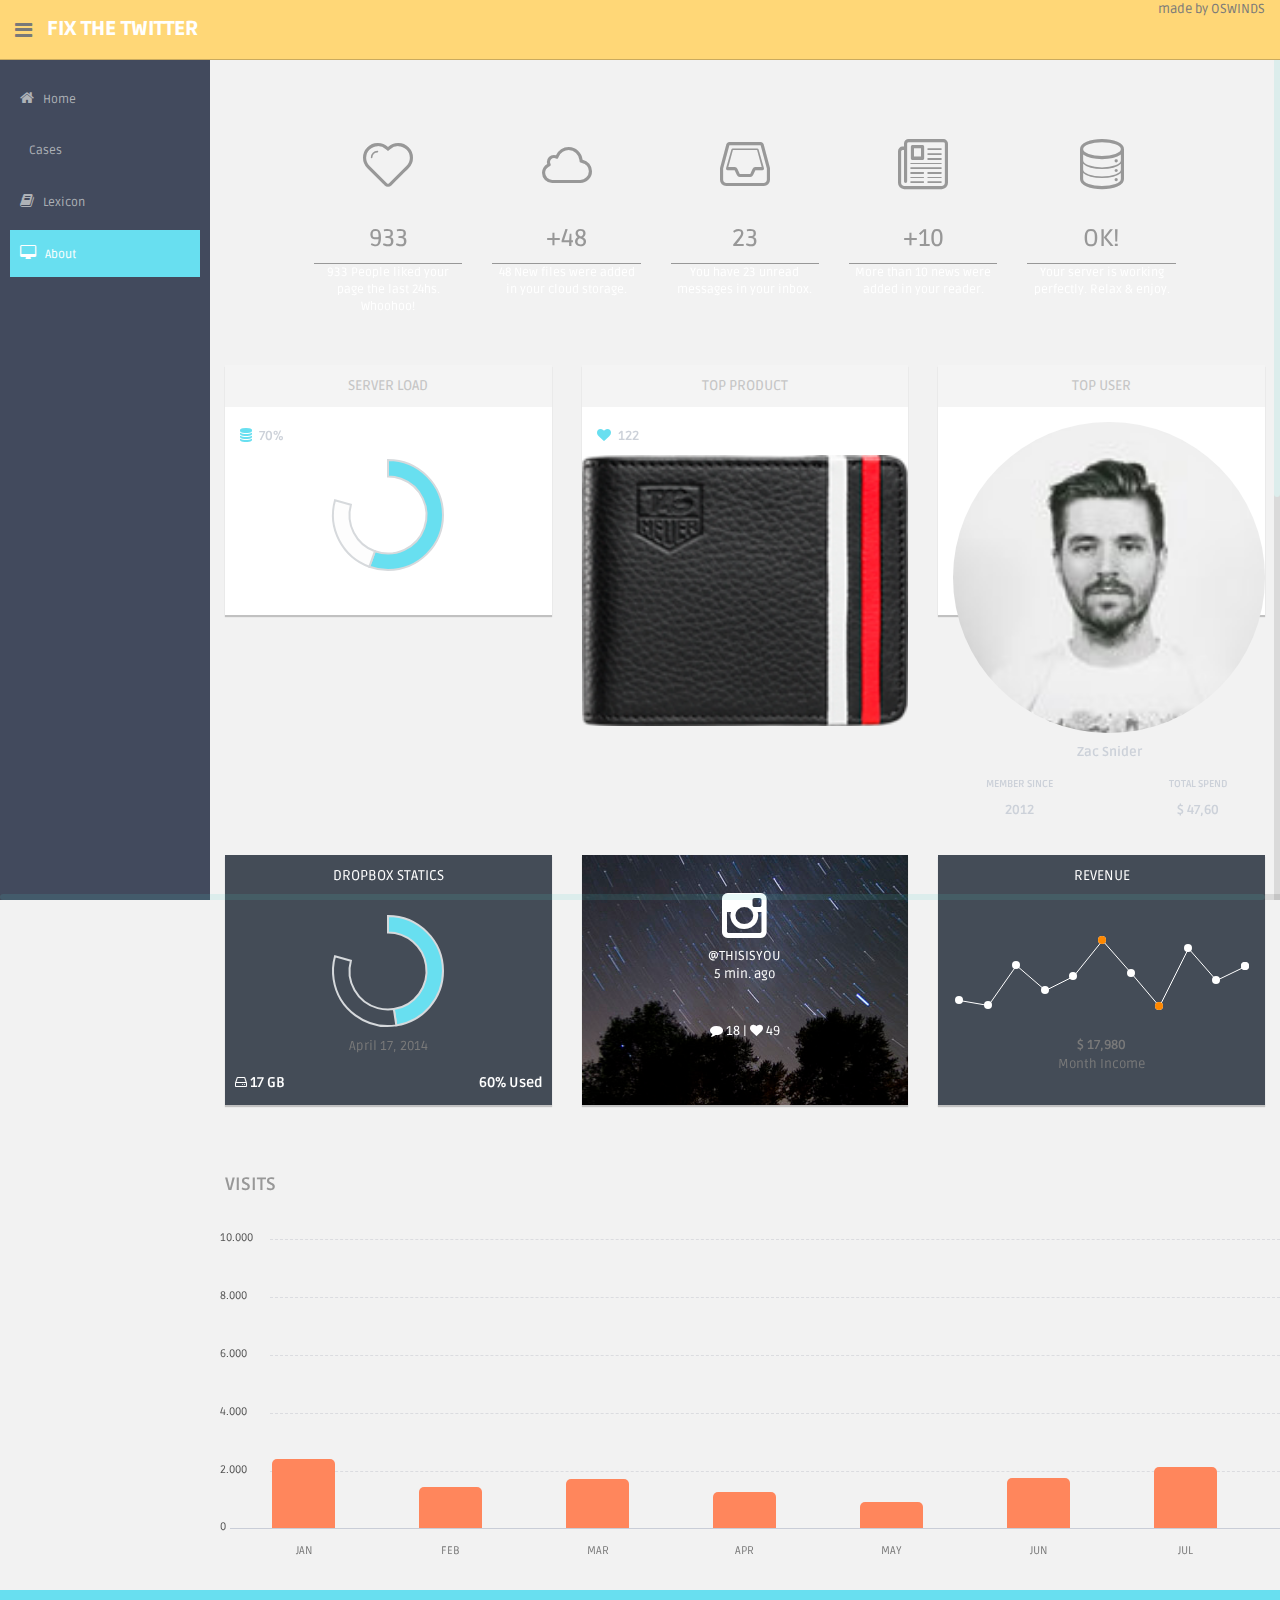
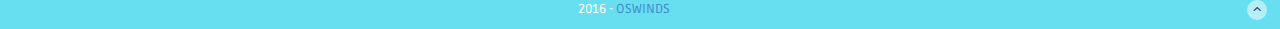
==== commit 01f2d58b: "Added script that generates table from local file (#Check general.php#)" ====
--- a/about.html
+++ b/about.html
@@ -4,8 +4,8 @@
     <meta charset="utf-8">
     <meta name="viewport" content="width=device-width, initial-scale=1.0">
     <meta name="description" content="">
-    <meta name="author" content="Dashboard">
-    <meta name="keyword" content="Dashboard, Bootstrap, Admin, Template, Theme, Responsive, Fluid, Retina">
+    <meta name="author" content="OSWINDS">
+    <meta name="keyword" content="Fixing, Sports, Analytics, Data, Twitter, YouTube, Corruption, Match">
 
     <title>TWEETFIX</title>
 
@@ -76,7 +76,7 @@
                           <span>Cases</span>
                       </a>
                       <ul class="sub">
-                          <li><a  href="general.html">General</a></li>
+                          <li><a  href="general.php">General</a></li>
                           <li><a  href="djokovic.html">N. Djokovic</a></li>
                           <li><a  href="donaghy.html">Donaghy</a></li>
                           <li><a  href="cricket.html">Pakistani Cricket</a></li>
@@ -85,17 +85,18 @@
                   </li>
 
                   <li class="sub-menu">
+                    <a href="lexicon.html">
+                      <i class="fa fa-book"></i>
+                      <span>Lexicon</span>
+                    </a>
+                  </li>
+
+
+                  <li class="sub-menu">
                       <a class="active" href="about.html">
                           <i class="fa fa-desktop"></i>
                           <span>About</span>
                       </a>
-                  </li>
-
-                  <li class="sub-menu">
-                    <a href="lexicon.html">
-                      <i class="fa fa-book"></i>
-                      <span>Lexicon</span>
-                    </a>
                   </li>
 
               </ul>
@@ -333,7 +334,7 @@
 					</div><!-- /row -->
 
                   </div><!-- /col-lg-9 END SECTION MIDDLE -->
-
+            </div>
         </section>
       </section>
 
--- a/assets/css/style.css
+++ b/assets/css/style.css
@@ -12,7 +12,7 @@
 /* BASIC THEME CONFIGURATION */
 body {
     color: #797979;
-	background: #f2f2f2;
+	  background: #f2f2f2;
     font-family: 'Ruda', sans-serif;
     padding: 0px !important;
     margin: 0px !important;
@@ -67,7 +67,7 @@
 	background-color: #ffffff;
 	outline: none !important;
 	text-decoration: none;
-}	
+}
 
 
 
@@ -831,15 +831,16 @@
 /* LINE ICONS CONFIGURATION */
 
 .mtbox {
-	margin-top: 80px;
+	margin-top: 40px;
 	margin-bottom: 40px;
 }
 
 .box1 {
-	padding: 15px;
-	text-align: center;
-	color: #989898;
-	border-bottom: 1px solid #989898;
+    padding-top: 25px;  /* Changed from padding: 10px; */
+    text-align: center;
+    color: #989898;
+    border-bottom: 1px solid #989898;
+    margin-bottom: 0px;
 }
 
 .box1 span {
@@ -858,7 +859,7 @@
 .box0 p {
 	text-align: center;
 	font-size: 12px;
-	color: #f2f2f2;
+	color: #fff; /*old-color: #f2f2f2;*/
 }
 
 .box0:hover p {
@@ -872,7 +873,7 @@
 
 /* MAIN CHART CONFIGURATION */
 .main-chart {
-	padding-top: 20px;
+	padding-top: 10px;
 }
 
 .mleft {
@@ -881,7 +882,7 @@
 .border-head h3 {
     margin-top: 20px;
     margin-bottom: 20px;
-	margin-left: 15px;	
+	  margin-left: 15px;
     padding-bottom: 5px;
     font-weight: normal;
     font-size: 18px;
@@ -933,8 +934,6 @@
     transition: all .3s ease;
 }
 
-
-
 .custom-bar-chart .bar .value:hover {
     background: #2f2f2f;
     color: #fff;
@@ -991,7 +990,7 @@
 
 .pn:hover {
 	box-shadow: 2px 3px 2px rgba(0, 0, 0, 0.3);
-	
+
 }
 
 /*Grey Panel*/
@@ -1047,7 +1046,7 @@
 	color: white;
 }
 .darkblue-panel footer h5 {
-	margin-left:10px; 
+	margin-left:10px;
 	margin-right: 10px;
 	font-weight: 700;
 }
@@ -1108,7 +1107,7 @@
 .card {
   background: white;
   box-shadow: 0 2px 1px rgba(0, 0, 0, 0.2);
-  margin-bottom: 1em; 
+  margin-bottom: 1em;
   height: 250px;
 }
 .stock .stock-chart {
@@ -1116,11 +1115,11 @@
 }
 .stock .stock-chart #chart {
     height: 10.7em;
-    background: url(http://i.imgbox.com/abmuNQx2) center bottom no-repeat; 
-}    
+    background: url(http://i.imgbox.com/abmuNQx2) center bottom no-repeat;
+}
 .stock .current-price {
   background: #1d2122;
-  padding: 10px; 
+  padding: 10px;
 }
 .stock .current-price .info abbr {
     display: block;
@@ -1130,14 +1129,14 @@
     margin-top: 0.18em;
 }
 .stock .current-price .changes {
-    text-align: right; 
+    text-align: right;
 }
 .stock .changes .up {
 	color: #4fd98b
 }
 .stock .current-price .changes .value {
       font-size: 1.8em;
-      font-weight: 700; 
+      font-weight: 700;
 }
 .stock .summary {
     color: #2f2f2f;
@@ -1689,7 +1688,7 @@
   -moz-transition: opacity 0.4s;
   -o-transition: opacity 0.4s;
   transition: opacity 0.4s;
-  
+
 }
 
 .project:hover .photo-wrapper {
@@ -2243,9 +2242,84 @@
 .intro{
     padding-top: 100px;
     font-size: 18px;
+    text-align: justify;
 }
 
 .intro-title{
     font-size: 32px;
     font-weight: bold;
 }
+
+.intro-mtbox{
+    padding-top: 80px;
+}
+
+.intro-cases{
+    font-size: 20px;
+    padding-top: 20px;
+    padding-left: 60px;
+}
+
+.date-box{
+    padding-top: 17px;
+}
+
+.case-charts{
+    padding: 0 40px 0 40px;
+}
+
+img{
+  width: 100%;
+}
+
+.box-SA{
+  border-bottom: 0px;
+}
+
+.case-right{
+   margin: 0 20px;
+}
+
+.custom-statistics-box1{
+    border-bottom: none;
+    border-left:    1px solid #989898;
+    border-bottom: none;
+}
+
+#first_box1{
+    border-left: none;
+}
+
+.panel-body-less-padding{
+    padding: 0px;
+}
+
+.map{
+  width: 100%;
+  height: 400px;
+  background-color: black;
+}
+
+.infopop{
+    background-color: rgba(128,128,128,1.0);
+    display: none;
+    width: 30%;
+    position: absolute;
+    float: right;
+    border-radius: 5%;
+    text-align: justify;
+}
+
+.infopop p{
+    color: white;
+    padding: 5%;
+
+}
+
+.intro-infobox .box0 p{
+    color: #f2f2f2;
+}
+
+.intro-infobox .box0:hover p {
+	color: #ff865c;
+}
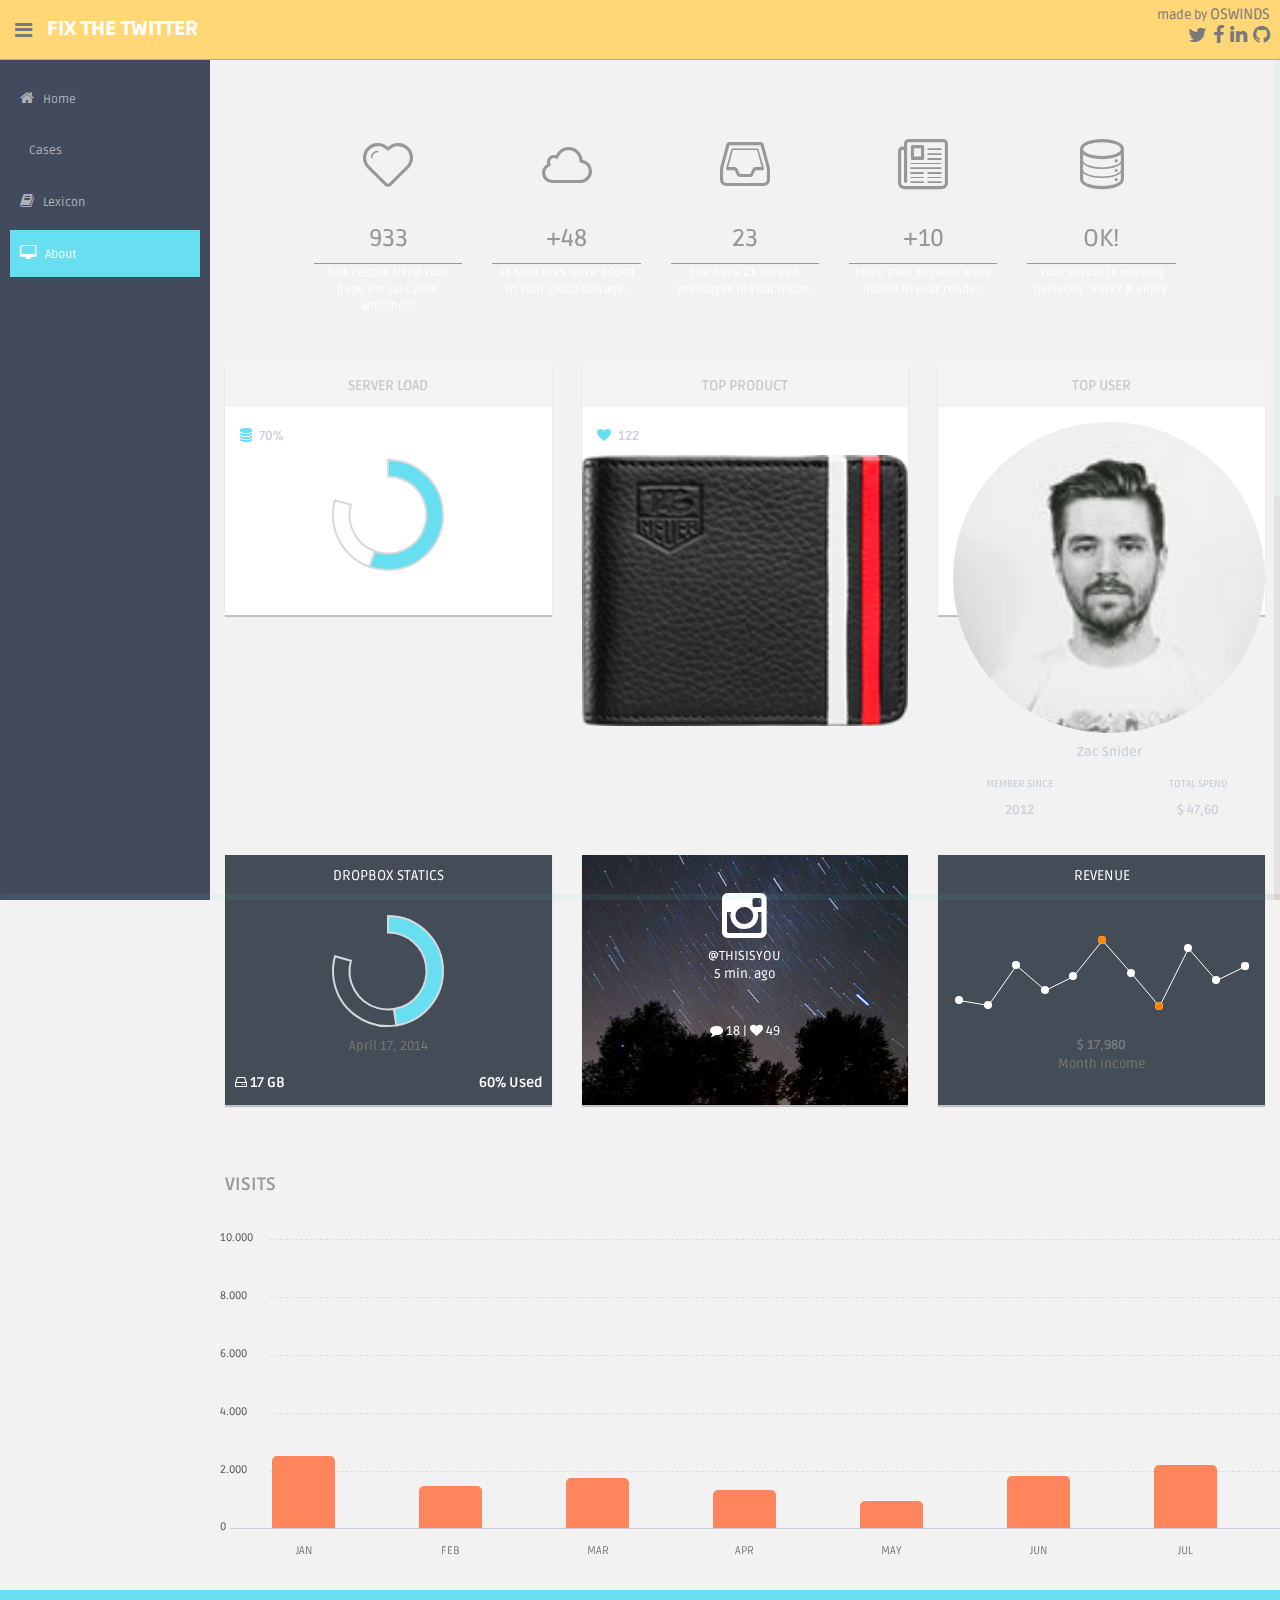
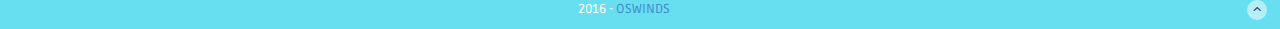
==== commit 1a1137fd: "add OSWINDS social media on top menu (fix issue #3)" ====
--- a/about.html
+++ b/about.html
@@ -47,9 +47,15 @@
             <div class="nav notify-row" id="top_menu">
             </div>
             <div class="top-menu">
-            	<ul class="nav pull-right top-menu">
-                    made by OSWINDS
-            	</ul>
+              <ul class="nav pull-right top-menu">
+                <div class="row">made by <a href="http://oswinds.csd.auth.gr" class="top-menu-oswinds" target="_blank">OSWINDS</a></div>
+                <div class="row top-menu-social-media">
+                  <a href="https://github.com/OSWINDS" target="_blank"><i class="fa fa-github pull-right"></i></a>
+                  <a href="#" target="_blank"><i class="fa fa-linkedin pull-right"></i></a>
+                  <a href="https://www.facebook.com/oswinds/" target="_blank"><i class="fa fa-facebook pull-right"></i></a>
+                  <a href="https://twitter.com/oswinds_auth" target="_blank"><i class="fa fa-twitter pull-right"></i></a>
+                </div>
+              </ul>
             </div>
         </header>
       <!--header end-->
@@ -78,9 +84,9 @@
                       <ul class="sub">
                           <li><a  href="general.php">General</a></li>
                           <li><a  href="djokovic.html">N. Djokovic</a></li>
-                          <li><a  href="donaghy.html">Donaghy</a></li>
+                          <li><a  href="donaghy.html">T. Donaghy</a></li>
+                          <li><a  href="football.html">Southern Stars</a></li>
                           <li><a  href="cricket.html">Pakistani Cricket</a></li>
-                          <li><a  href="football.html">Australian Football</a></li>
                       </ul>
                   </li>
 
--- a/assets/css/style.css
+++ b/assets/css/style.css
@@ -2321,5 +2321,28 @@
 }
 
 .intro-infobox .box0:hover p {
-	color: #ff865c;
-}
+	  color: #ff865c;
+}
+
+.query-words {
+    margin-left: 60px;
+    margin-top: 20px;
+}
+
+.top-menu {
+    margin-top: 2px;
+    margin-right: 5px;
+}
+
+.top-menu-oswinds{
+    font-size: 15px;
+    color: #797979;
+}
+
+.top-menu-social-media{
+    font-size: 20px;
+}
+
+.top-menu-social-media a{
+    color: #797979;
+}
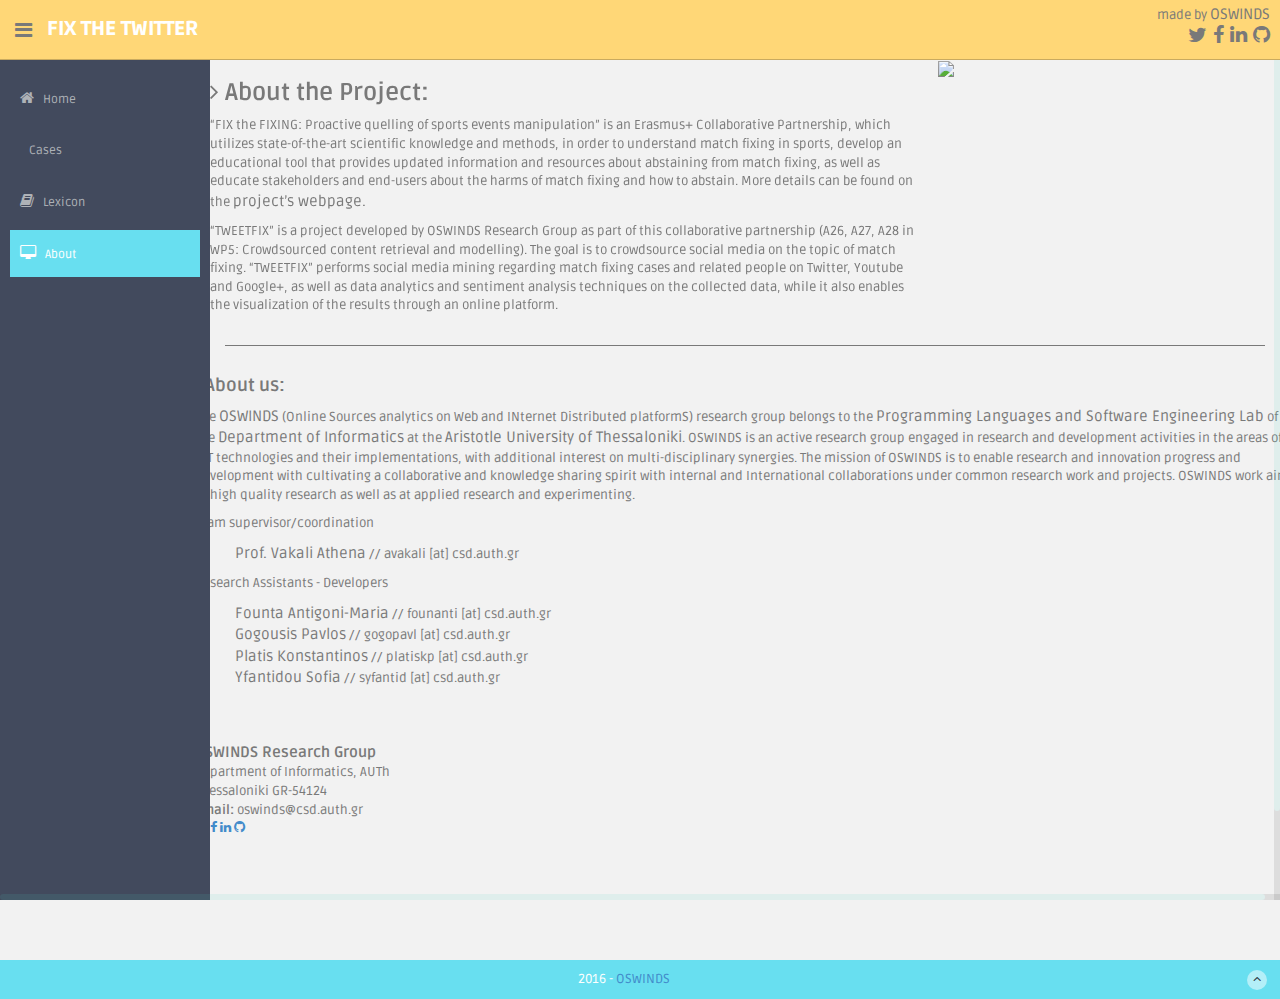
==== commit 63dd1939: "add information about the team on the about page" ====
--- a/about.html
+++ b/about.html
@@ -22,47 +22,34 @@
     <link href="assets/css/style-responsive.css" rel="stylesheet">
 
     <script src="assets/js/chart-master/Chart.js"></script>
-
-    <!-- HTML5 shim and Respond.js IE8 support of HTML5 elements and media queries -->
-    <!--[if lt IE 9]>
-      <script src="https://oss.maxcdn.com/libs/html5shiv/3.7.0/html5shiv.js"></script>
-      <script src="https://oss.maxcdn.com/libs/respond.js/1.4.2/respond.min.js"></script>
-    <![endif]-->
   </head>
 
   <body>
 
   <section id="container" >
-      <!-- **********************************************************************************************************************************************************
-      TOP BAR CONTENT & NOTIFICATIONS
-      *********************************************************************************************************************************************************** -->
       <!--header start-->
       <header class="header black-bg">
-              <div class="sidebar-toggle-box">
-                  <div class="fa fa-bars tooltips" data-placement="right" data-original-title="Toggle Navigation"></div>
+          <div class="sidebar-toggle-box">
+              <div class="fa fa-bars tooltips" data-placement="right" data-original-title="Toggle Navigation"></div>
+          </div>
+          <!--logo start-->
+          <a href="index.html" class="logo"><b>FIX THE TWITTER</b></a>
+          <!--logo end-->
+          <div class="nav notify-row" id="top_menu"></div>
+          <div class="top-menu">
+            <ul class="nav pull-right top-menu">
+              <div class="row">made by <a href="http://oswinds.csd.auth.gr" class="top-menu-oswinds" target="_blank">OSWINDS</a></div>
+              <div class="row top-menu-social-media">
+                <a href="https://github.com/OSWINDS" target="_blank"><i class="fa fa-github pull-right"></i></a>
+                <a href="#" target="_blank"><i class="fa fa-linkedin pull-right"></i></a>
+                <a href="https://www.facebook.com/oswinds/" target="_blank"><i class="fa fa-facebook pull-right"></i></a>
+                <a href="https://twitter.com/oswinds_auth" target="_blank"><i class="fa fa-twitter pull-right"></i></a>
               </div>
-            <!--logo start-->
-            <a href="index.html" class="logo"><b>FIX THE TWITTER</b></a>
-            <!--logo end-->
-            <div class="nav notify-row" id="top_menu">
-            </div>
-            <div class="top-menu">
-              <ul class="nav pull-right top-menu">
-                <div class="row">made by <a href="http://oswinds.csd.auth.gr" class="top-menu-oswinds" target="_blank">OSWINDS</a></div>
-                <div class="row top-menu-social-media">
-                  <a href="https://github.com/OSWINDS" target="_blank"><i class="fa fa-github pull-right"></i></a>
-                  <a href="#" target="_blank"><i class="fa fa-linkedin pull-right"></i></a>
-                  <a href="https://www.facebook.com/oswinds/" target="_blank"><i class="fa fa-facebook pull-right"></i></a>
-                  <a href="https://twitter.com/oswinds_auth" target="_blank"><i class="fa fa-twitter pull-right"></i></a>
-                </div>
-              </ul>
-            </div>
-        </header>
+            </ul>
+          </div>
+      </header>
       <!--header end-->
 
-      <!-- **********************************************************************************************************************************************************
-      MAIN SIDEBAR MENU
-      *********************************************************************************************************************************************************** -->
       <!--sidebar start-->
       <aside>
           <div id="sidebar"  class="nav-collapse ">
@@ -82,7 +69,7 @@
                           <span>Cases</span>
                       </a>
                       <ul class="sub">
-                          <li><a  href="general.php">General</a></li>
+                          <li><a  href="general.html">General</a></li>
                           <li><a  href="djokovic.html">N. Djokovic</a></li>
                           <li><a  href="donaghy.html">T. Donaghy</a></li>
                           <li><a  href="football.html">Southern Stars</a></li>
@@ -111,251 +98,69 @@
       </aside>
       <!--sidebar end-->
 
-      <!-- **********************************************************************************************************************************************************
-      MAIN CONTENT
-      *********************************************************************************************************************************************************** -->
       <!--main content start-->
       <section id="main-content">
           <section class="wrapper site-min-height">
+            <div class="row">
+              <div class="col-lg-8">
+                <div class="row about-project">
+                  <h3><i class="fa fa-angle-right"></i> <strong>About the Project:</strong></h3>
+                  <p>“FIX the FIXING: Proactive quelling of sports events manipulation” is an Erasmus+ Collaborative Partnership, which utilizes state-of-the-art scientific knowledge and methods, in order to understand match fixing in sports, develop an educational tool that provides updated information and resources about abstaining from match fixing, as well as educate stakeholders and end-users about the harms of match fixing and how to abstain. More details can be found on the <a href="http://fixthefixing.eu" class="top-menu-oswinds" target="_blank">project’s webpage.</a></p>
+                  <p>“TWEETFIX” is a project developed by OSWINDS Research Group as part of this collaborative partnership (A26, A27, A28 in WP5: Crowdsourced content retrieval and modelling). The goal is to crowdsource social media on the topic of match fixing. “TWEETFIX” performs social media mining regarding match fixing cases and related people on Twitter, Youtube and Google+, as well as data analytics and sentiment analysis techniques on the collected data, while it also enables the visualization of the results through an online platform.</p>
+                </div>
+              </div>
+              <div class="col-lg-4 about-flow">
+                <img src="images/flow.jpg"></img>
+              </div>
+            </div>
+            <hr class="about-line">
+            <div class="row">
+              <div class="row about-oswinds">
+                <h4><i class="fa fa-angle-right"></i> <strong>About us:</strong></h4>
+                <p>
+                  The <a href="http://oswinds.csd.auth.gr" class="top-menu-oswinds" target="_blank">OSWINDS</a> (Online Sources analytics on Web and INternet Distributed platformS) research group belongs to the <a href="http://plase.csd.auth.gr/" class="top-menu-oswinds" target="_blank">Programming Languages and Software Engineering Lab</a> of the <a href="http://www.csd.auth.gr/en/" class="top-menu-oswinds" target="_blank">Department of Informatics</a> at the <a href="https://www.auth.gr/en" class="top-menu-oswinds" target="_blank">Aristotle University of Thessaloniki</a>.
+                  OSWINDS is an active research group engaged in research and development activities in the areas of ICT technologies and their implementations, with additional interest on multi-disciplinary synergies. The mission of OSWINDS is to enable research and innovation progress and development with cultivating a collaborative and knowledge sharing spirit with internal and International collaborations under common research work and projects. OSWINDS work aims at high quality research as well as at applied research and experimenting.
+                </p>
+                <p>Team supervisor/coordination</p>
+                <ul>
+                  <li><a href="http://oswinds.csd.auth.gr/people/athena-vakali" class="top-menu-oswinds" target="_blank">Prof. Vakali Athena</a> // avakali [at] csd.auth.gr</li>
+                </ul>
+                <p>Research Assistants - Developers</p>
+                <ul>
+                  <li><a href="http://oswinds.csd.auth.gr/people/antigoni-maria-founta" class="top-menu-oswinds" target="_blank">Founta Antigoni-Maria</a> // founanti [at] csd.auth.gr</li>
+                  <li><a href="http://oswinds.csd.auth.gr/people/pavlos-gogousis" class="top-menu-oswinds" target="_blank">Gogousis Pavlos</a> // gogopavl [at] csd.auth.gr</li>
+                  <li><a href="http://oswinds.csd.auth.gr/people/kostas-platis" class="top-menu-oswinds" target="_blank">Platis Konstantinos</a> // platiskp [at] csd.auth.gr</li>
+                  <li><a href="http://oswinds.csd.auth.gr/people/sofia-yfantidou" class="top-menu-oswinds" target="_blank">Yfantidou Sofia</a> // syfantid [at] csd.auth.gr</li>
+                </ul>
+              </div><br>
+              <div class="row mt about-oswinds-contact">
+                <strong><a href="http://oswinds.csd.auth.gr" class="top-menu-oswinds" target="_blank">OSWINDS Research Group</a></strong><br>
+                Department of Informatics, AUTh<br>
+                Thessaloniki GR-54124<br>
+                <strong>Email:</strong> oswinds@csd.auth.gr
+                <div class="about-oswinds-sm">
+                  <a href="https://twitter.com/oswinds_auth" target="_blank"><i class="fa fa-twitter"></i></a>
+                  <a href="https://www.facebook.com/oswinds/" target="_blank"><i class="fa fa-facebook"></i></a>
+                  <a href="#" target="_blank"><i class="fa fa-linkedin"></i></a>
+                  <a href="https://github.com/OSWINDS" target="_blank"><i class="fa fa-github"></i></a>
+                </div>
+              </div>
+            </div>
+          </section>
+      </section>
+      <!--main content end-->
 
-              <div class="row">
-                  <div class="col-lg-12 main-chart">
-
-                  	<div class="row mtbox">
-                  		<div class="col-md-2 col-sm-2 col-md-offset-1 box0">
-                  			<div class="box1">
-					  			<span class="li_heart"></span>
-					  			<h3>933</h3>
-                  			</div>
-					  			<p>933 People liked your page the last 24hs. Whoohoo!</p>
-                  		</div>
-                  		<div class="col-md-2 col-sm-2 box0">
-                  			<div class="box1">
-					  			<span class="li_cloud"></span>
-					  			<h3>+48</h3>
-                  			</div>
-					  			<p>48 New files were added in your cloud storage.</p>
-                  		</div>
-                  		<div class="col-md-2 col-sm-2 box0">
-                  			<div class="box1">
-					  			<span class="li_stack"></span>
-					  			<h3>23</h3>
-                  			</div>
-					  			<p>You have 23 unread messages in your inbox.</p>
-                  		</div>
-                  		<div class="col-md-2 col-sm-2 box0">
-                  			<div class="box1">
-					  			<span class="li_news"></span>
-					  			<h3>+10</h3>
-                  			</div>
-					  			<p>More than 10 news were added in your reader.</p>
-                  		</div>
-                  		<div class="col-md-2 col-sm-2 box0">
-                  			<div class="box1">
-					  			<span class="li_data"></span>
-					  			<h3>OK!</h3>
-                  			</div>
-					  			<p>Your server is working perfectly. Relax & enjoy.</p>
-                  		</div>
-
-                  	</div><!-- /row mt -->
-
-
-                      <div class="row mt">
-                      <!-- SERVER STATUS PANELS -->
-                      	<div class="col-md-4 col-sm-4 mb">
-                      		<div class="white-panel pn donut-chart">
-                      			<div class="white-header">
-						  			<h5>SERVER LOAD</h5>
-                      			</div>
-								<div class="row">
-									<div class="col-sm-6 col-xs-6 goleft">
-										<p><i class="fa fa-database"></i> 70%</p>
-									</div>
-	                      		</div>
-								<canvas id="serverstatus01" height="120" width="120"></canvas>
-								<script>
-									var doughnutData = [
-											{
-												value: 70,
-												color:"#68dff0"
-											},
-											{
-												value : 30,
-												color : "#fdfdfd"
-											}
-										];
-										var myDoughnut = new Chart(document.getElementById("serverstatus01").getContext("2d")).Doughnut(doughnutData);
-								</script>
-	                      	</div><! --/grey-panel -->
-                      	</div><!-- /col-md-4-->
-
-
-                      	<div class="col-md-4 col-sm-4 mb">
-                      		<div class="white-panel pn">
-                      			<div class="white-header">
-						  			<h5>TOP PRODUCT</h5>
-                      			</div>
-								<div class="row">
-									<div class="col-sm-6 col-xs-6 goleft">
-										<p><i class="fa fa-heart"></i> 122</p>
-									</div>
-									<div class="col-sm-6 col-xs-6"></div>
-	                      		</div>
-	                      		<div class="centered">
-										<img src="assets/img/product.png" width="120">
-	                      		</div>
-                      		</div>
-                      	</div><!-- /col-md-4 -->
-
-						<div class="col-md-4 mb">
-							<!-- WHITE PANEL - TOP USER -->
-							<div class="white-panel pn">
-								<div class="white-header">
-									<h5>TOP USER</h5>
-								</div>
-								<p><img src="assets/img/ui-zac.jpg" class="img-circle" width="80"></p>
-								<p><b>Zac Snider</b></p>
-								<div class="row">
-									<div class="col-md-6">
-										<p class="small mt">MEMBER SINCE</p>
-										<p>2012</p>
-									</div>
-									<div class="col-md-6">
-										<p class="small mt">TOTAL SPEND</p>
-										<p>$ 47,60</p>
-									</div>
-								</div>
-							</div>
-						</div><!-- /col-md-4 -->
-
-
-                    </div><!-- /row -->
-
-
-					<div class="row">
-						<!-- TWITTER PANEL -->
-						<div class="col-md-4 mb">
-                      		<div class="darkblue-panel pn">
-                      			<div class="darkblue-header">
-						  			<h5>DROPBOX STATICS</h5>
-                      			</div>
-								<canvas id="serverstatus02" height="120" width="120"></canvas>
-								<script>
-									var doughnutData = [
-											{
-												value: 60,
-												color:"#68dff0"
-											},
-											{
-												value : 40,
-												color : "#444c57"
-											}
-										];
-										var myDoughnut = new Chart(document.getElementById("serverstatus02").getContext("2d")).Doughnut(doughnutData);
-								</script>
-								<p>April 17, 2014</p>
-								<footer>
-									<div class="pull-left">
-										<h5><i class="fa fa-hdd-o"></i> 17 GB</h5>
-									</div>
-									<div class="pull-right">
-										<h5>60% Used</h5>
-									</div>
-								</footer>
-                      		</div><! -- /darkblue panel -->
-						</div><!-- /col-md-4 -->
-
-
-						<div class="col-md-4 mb">
-							<!-- INSTAGRAM PANEL -->
-							<div class="instagram-panel pn">
-								<i class="fa fa-instagram fa-4x"></i>
-								<p>@THISISYOU<br/>
-									5 min. ago
-								</p>
-								<p><i class="fa fa-comment"></i> 18 | <i class="fa fa-heart"></i> 49</p>
-							</div>
-						</div><!-- /col-md-4 -->
-
-						<div class="col-md-4 col-sm-4 mb">
-							<!-- REVENUE PANEL -->
-							<div class="darkblue-panel pn">
-								<div class="darkblue-header">
-									<h5>REVENUE</h5>
-								</div>
-								<div class="chart mt">
-									<div class="sparkline" data-type="line" data-resize="true" data-height="75" data-width="90%" data-line-width="1" data-line-color="#fff" data-spot-color="#fff" data-fill-color="" data-highlight-line-color="#fff" data-spot-radius="4" data-data="[200,135,667,333,526,996,564,123,890,464,655]"></div>
-								</div>
-								<p class="mt"><b>$ 17,980</b><br/>Month Income</p>
-							</div>
-						</div><!-- /col-md-4 -->
-
-					</div><!-- /row -->
-
-					<div class="row mt">
-                      <!--CUSTOM CHART START -->
-                      <div class="border-head">
-                          <h3>VISITS</h3>
-                      </div>
-                      <div class="custom-bar-chart">
-                          <ul class="y-axis">
-                              <li><span>10.000</span></li>
-                              <li><span>8.000</span></li>
-                              <li><span>6.000</span></li>
-                              <li><span>4.000</span></li>
-                              <li><span>2.000</span></li>
-                              <li><span>0</span></li>
-                          </ul>
-                          <div class="bar">
-                              <div class="title">JAN</div>
-                              <div class="value tooltips" data-original-title="8.500" data-toggle="tooltip" data-placement="top">85%</div>
-                          </div>
-                          <div class="bar ">
-                              <div class="title">FEB</div>
-                              <div class="value tooltips" data-original-title="5.000" data-toggle="tooltip" data-placement="top">50%</div>
-                          </div>
-                          <div class="bar ">
-                              <div class="title">MAR</div>
-                              <div class="value tooltips" data-original-title="6.000" data-toggle="tooltip" data-placement="top">60%</div>
-                          </div>
-                          <div class="bar ">
-                              <div class="title">APR</div>
-                              <div class="value tooltips" data-original-title="4.500" data-toggle="tooltip" data-placement="top">45%</div>
-                          </div>
-                          <div class="bar">
-                              <div class="title">MAY</div>
-                              <div class="value tooltips" data-original-title="3.200" data-toggle="tooltip" data-placement="top">32%</div>
-                          </div>
-                          <div class="bar ">
-                              <div class="title">JUN</div>
-                              <div class="value tooltips" data-original-title="6.200" data-toggle="tooltip" data-placement="top">62%</div>
-                          </div>
-                          <div class="bar">
-                              <div class="title">JUL</div>
-                              <div class="value tooltips" data-original-title="7.500" data-toggle="tooltip" data-placement="top">75%</div>
-                          </div>
-                      </div>
-                      <!--custom chart end-->
-					</div><!-- /row -->
-
-                  </div><!-- /col-lg-9 END SECTION MIDDLE -->
-            </div>
-        </section>
-      </section>
-
-      <!--main content end-->
       <!--footer start-->
       <footer class="site-footer">
-          <div class="text-center">
-              2016 - <a href="http://oswinds.csd.auth.gr" target="_blank">OSWINDS</a>
-              <a href="index.html#" class="go-top">
-                  <i class="fa fa-angle-up"></i>
-              </a>
-          </div>
+        <div class="text-center">
+          2016 - <a href="http://oswinds.csd.auth.gr" target="_blank">OSWINDS</a>
+          <a href="index.html#" class="go-top">
+            <i class="fa fa-angle-up"></i>
+          </a>
+        </div>
       </footer>
       <!--footer end-->
-  </section>
+    </section>
 
     <!-- js placed at the end of the document so the pages load faster -->
     <script src="assets/js/jquery.js"></script>
@@ -372,67 +177,5 @@
 
     <script type="text/javascript" src="assets/js/gritter/js/jquery.gritter.js"></script>
     <script type="text/javascript" src="assets/js/gritter-conf.js"></script>
-
-    <!--script for this page-->
-    <script src="assets/js/sparkline-chart.js"></script>
-	<script src="assets/js/zabuto_calendar.js"></script>
-
-	<!-- <script type="text/javascript">
-        $(document).ready(function () {
-        var unique_id = $.gritter.add({
-            // (string | mandatory) the heading of the notification
-            title: 'Welcome to Dashgum!',
-            // (string | mandatory) the text inside the notification
-            text: 'Hover me to enable the Close Button. You can hide the left sidebar clicking on the button next to the logo. Free version for <a href="http://blacktie.co" target="_blank" style="color:#ffd777">BlackTie.co</a>.',
-            // (string | optional) the image to display on the left
-            image: 'assets/img/ui-sam.jpg',
-            // (bool | optional) if you want it to fade out on its own or just sit there
-            sticky: true,
-            // (int | optional) the time you want it to be alive for before fading out
-            time: '',
-            // (string | optional) the class name you want to apply to that specific message
-            class_name: 'my-sticky-class'
-        });
-
-        return false;
-        });
-	</script> -->
-
-	<script type="application/javascript">
-        $(document).ready(function () {
-            $("#date-popover").popover({html: true, trigger: "manual"});
-            $("#date-popover").hide();
-            $("#date-popover").click(function (e) {
-                $(this).hide();
-            });
-
-            $("#my-calendar").zabuto_calendar({
-                action: function () {
-                    return myDateFunction(this.id, false);
-                },
-                action_nav: function () {
-                    return myNavFunction(this.id);
-                },
-                ajax: {
-                    url: "show_data.php?action=1",
-                    modal: true
-                },
-                legend: [
-                    {type: "text", label: "Special event", badge: "00"},
-                    {type: "block", label: "Regular event", }
-                ]
-            });
-        });
-
-
-        function myNavFunction(id) {
-            $("#date-popover").hide();
-            var nav = $("#" + id).data("navigation");
-            var to = $("#" + id).data("to");
-            console.log('nav ' + nav + ' to: ' + to.month + '/' + to.year);
-        }
-    </script>
-
-
   </body>
 </html>
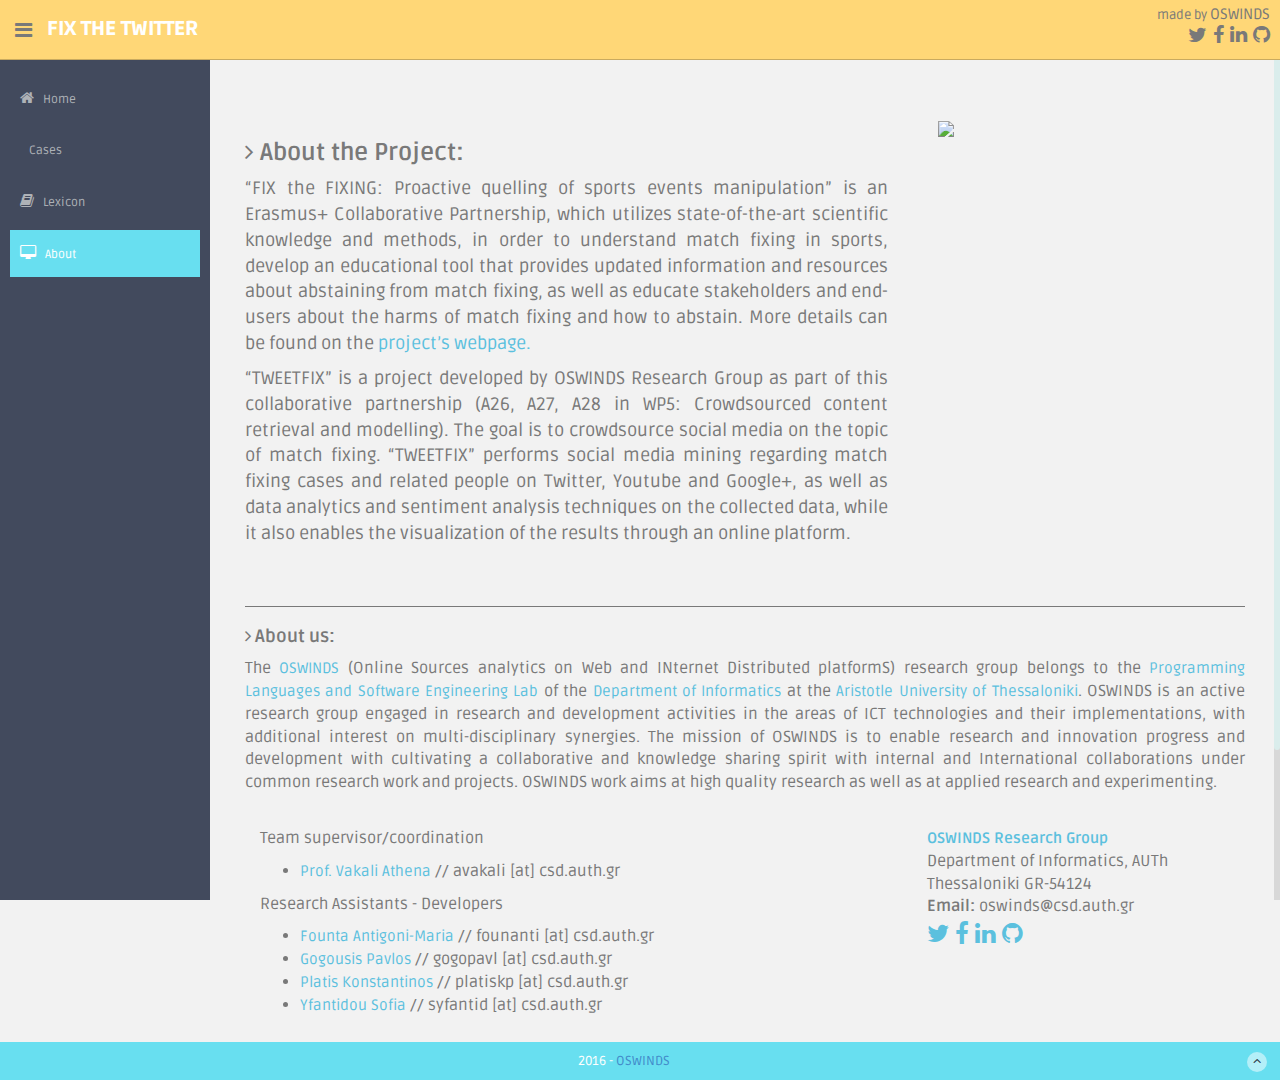
==== commit 0c1478eb: "finalize OSWINDS and team info" ====
--- a/about.html
+++ b/about.html
@@ -120,29 +120,31 @@
                 <p>
                   The <a href="http://oswinds.csd.auth.gr" class="top-menu-oswinds" target="_blank">OSWINDS</a> (Online Sources analytics on Web and INternet Distributed platformS) research group belongs to the <a href="http://plase.csd.auth.gr/" class="top-menu-oswinds" target="_blank">Programming Languages and Software Engineering Lab</a> of the <a href="http://www.csd.auth.gr/en/" class="top-menu-oswinds" target="_blank">Department of Informatics</a> at the <a href="https://www.auth.gr/en" class="top-menu-oswinds" target="_blank">Aristotle University of Thessaloniki</a>.
                   OSWINDS is an active research group engaged in research and development activities in the areas of ICT technologies and their implementations, with additional interest on multi-disciplinary synergies. The mission of OSWINDS is to enable research and innovation progress and development with cultivating a collaborative and knowledge sharing spirit with internal and International collaborations under common research work and projects. OSWINDS work aims at high quality research as well as at applied research and experimenting.
-                </p>
-                <p>Team supervisor/coordination</p>
-                <ul>
-                  <li><a href="http://oswinds.csd.auth.gr/people/athena-vakali" class="top-menu-oswinds" target="_blank">Prof. Vakali Athena</a> // avakali [at] csd.auth.gr</li>
-                </ul>
-                <p>Research Assistants - Developers</p>
-                <ul>
-                  <li><a href="http://oswinds.csd.auth.gr/people/antigoni-maria-founta" class="top-menu-oswinds" target="_blank">Founta Antigoni-Maria</a> // founanti [at] csd.auth.gr</li>
-                  <li><a href="http://oswinds.csd.auth.gr/people/pavlos-gogousis" class="top-menu-oswinds" target="_blank">Gogousis Pavlos</a> // gogopavl [at] csd.auth.gr</li>
-                  <li><a href="http://oswinds.csd.auth.gr/people/kostas-platis" class="top-menu-oswinds" target="_blank">Platis Konstantinos</a> // platiskp [at] csd.auth.gr</li>
-                  <li><a href="http://oswinds.csd.auth.gr/people/sofia-yfantidou" class="top-menu-oswinds" target="_blank">Yfantidou Sofia</a> // syfantid [at] csd.auth.gr</li>
-                </ul>
-              </div><br>
-              <div class="row mt about-oswinds-contact">
-                <strong><a href="http://oswinds.csd.auth.gr" class="top-menu-oswinds" target="_blank">OSWINDS Research Group</a></strong><br>
-                Department of Informatics, AUTh<br>
-                Thessaloniki GR-54124<br>
-                <strong>Email:</strong> oswinds@csd.auth.gr
-                <div class="about-oswinds-sm">
-                  <a href="https://twitter.com/oswinds_auth" target="_blank"><i class="fa fa-twitter"></i></a>
-                  <a href="https://www.facebook.com/oswinds/" target="_blank"><i class="fa fa-facebook"></i></a>
-                  <a href="#" target="_blank"><i class="fa fa-linkedin"></i></a>
-                  <a href="https://github.com/OSWINDS" target="_blank"><i class="fa fa-github"></i></a>
+                </p><br>
+                <div class="col-lg-8">
+                  <p>Team supervisor/coordination</p>
+                  <ul>
+                    <li><a href="http://oswinds.csd.auth.gr/people/athena-vakali" class="top-menu-oswinds" target="_blank">Prof. Vakali Athena</a> // avakali [at] csd.auth.gr</li>
+                  </ul>
+                  <p>Research Assistants - Developers</p>
+                  <ul>
+                    <li><a href="http://oswinds.csd.auth.gr/people/antigoni-maria-founta" class="top-menu-oswinds" target="_blank">Founta Antigoni-Maria</a> // founanti [at] csd.auth.gr</li>
+                    <li><a href="http://oswinds.csd.auth.gr/people/pavlos-gogousis" class="top-menu-oswinds" target="_blank">Gogousis Pavlos</a> // gogopavl [at] csd.auth.gr</li>
+                    <li><a href="http://oswinds.csd.auth.gr/people/kostas-platis" class="top-menu-oswinds" target="_blank">Platis Konstantinos</a> // platiskp [at] csd.auth.gr</li>
+                    <li><a href="http://oswinds.csd.auth.gr/people/sofia-yfantidou" class="top-menu-oswinds" target="_blank">Yfantidou Sofia</a> // syfantid [at] csd.auth.gr</li>
+                  </ul>
+                </div>
+                <div class="col-lg-4">
+                    <strong><a href="http://oswinds.csd.auth.gr" class="top-menu-oswinds" target="_blank">OSWINDS Research Group</a></strong><br>
+                    Department of Informatics, AUTh<br>
+                    Thessaloniki GR-54124<br>
+                    <strong>Email:</strong> oswinds@csd.auth.gr
+                    <div class="about-oswinds-sm">
+                      <a href="https://twitter.com/oswinds_auth" target="_blank"><i class="fa fa-twitter"></i></a>
+                      <a href="https://www.facebook.com/oswinds/" target="_blank"><i class="fa fa-facebook"></i></a>
+                      <a href="#" target="_blank"><i class="fa fa-linkedin"></i></a>
+                      <a href="https://github.com/OSWINDS" target="_blank"><i class="fa fa-github"></i></a>
+                    </div>
                 </div>
               </div>
             </div>
--- a/assets/css/style.css
+++ b/assets/css/style.css
@@ -17,10 +17,6 @@
     padding: 0px !important;
     margin: 0px !important;
     font-size:13px;
-}
-
-ul li {
-    list-style: none;
 }
 
 a, a:hover, a:focus {
@@ -2346,3 +2342,43 @@
 .top-menu-social-media a{
     color: #797979;
 }
+
+.about-project{
+    margin: 60px 20px 0;
+    font-size: 18px;
+    text-align: justify;
+}
+
+.about-project a{
+    font-size: 18px;
+}
+
+.about-oswinds{
+    margin: 0 35px 0;
+    font-size: 16px;
+    text-align: justify;
+}
+
+.about-project a,.about-oswinds a, .about-oswinds-sm a{
+    color: #5bc0de;
+}
+
+.about-project a:hover, .about-oswinds a:hover, .about-oswinds-sm a:hover{
+    color: #ff865c;
+}
+
+.about-oswinds-sm{
+    font-size: 24px;
+}
+
+.about-flow{
+    margin-top: 60px;
+}
+
+.about-line{
+    margin: 50px 20px 10px;
+    background: transparent;
+    height: 0px;
+    border: 0px solid transparent;
+    border-bottom: 1px solid #797979;
+}
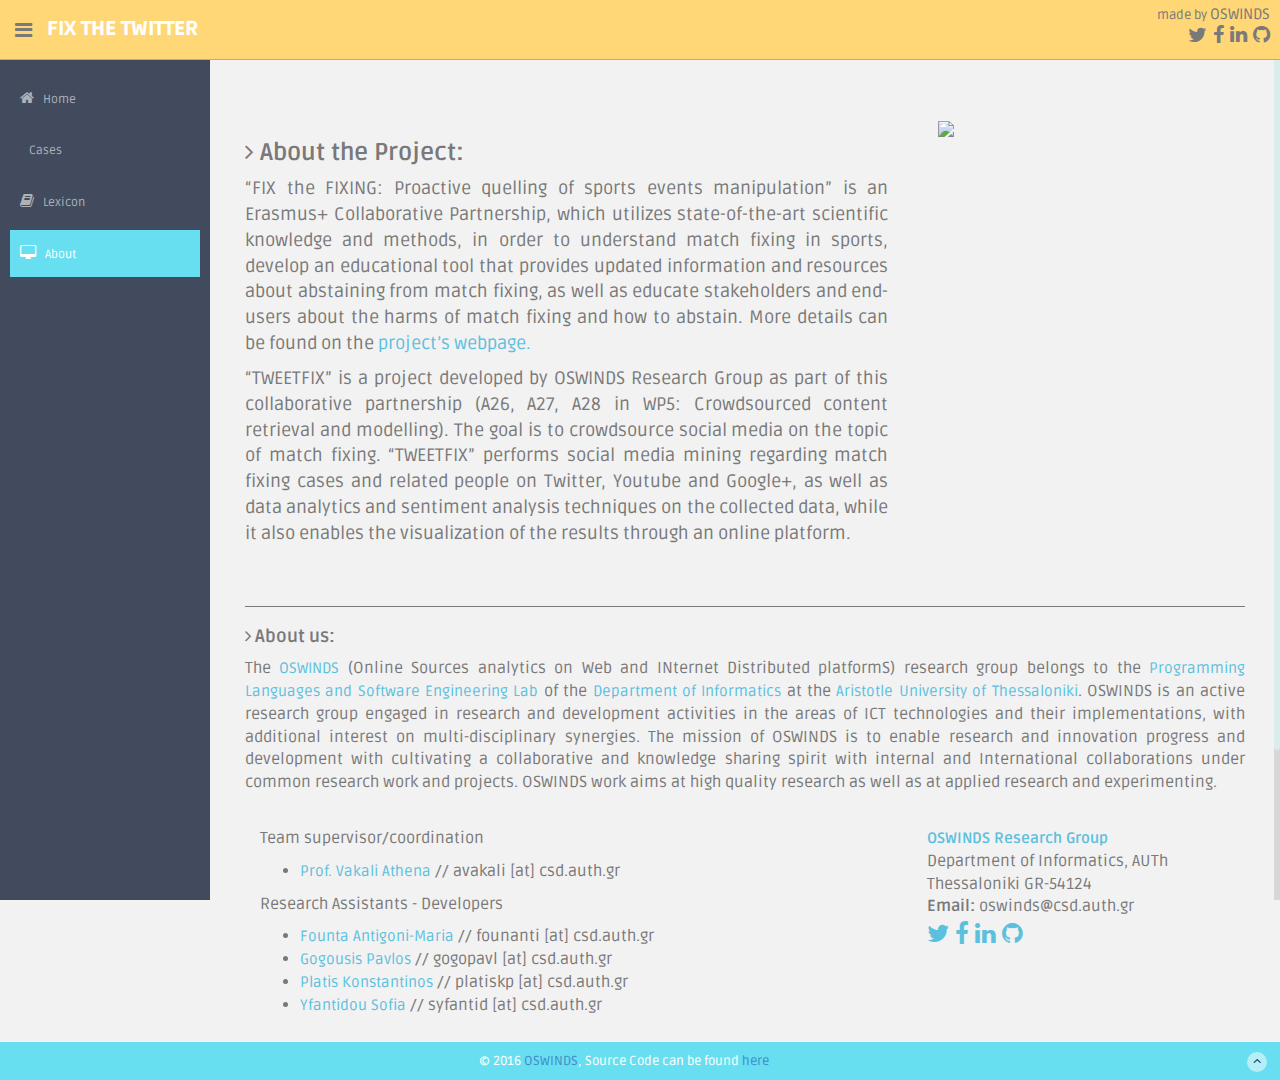
==== commit e9ad309e: "Changed lexicon.html references to .php" ====
--- a/about.html
+++ b/about.html
@@ -78,7 +78,7 @@
                   </li>
 
                   <li class="sub-menu">
-                    <a href="lexicon.html">
+                    <a href="lexicon.php">
                       <i class="fa fa-book"></i>
                       <span>Lexicon</span>
                     </a>
@@ -110,7 +110,7 @@
                 </div>
               </div>
               <div class="col-lg-4 about-flow">
-                <img src="images/flow.jpg"></img>
+                <img src="images/flow.jpg"/>
               </div>
             </div>
             <hr class="about-line">
@@ -155,8 +155,8 @@
       <!--footer start-->
       <footer class="site-footer">
         <div class="text-center">
-          2016 - <a href="http://oswinds.csd.auth.gr" target="_blank">OSWINDS</a>
-          <a href="index.html#" class="go-top">
+          © 2016 <a href="http://oswinds.csd.auth.gr" target="_blank">OSWINDS</a>, Source Code can be found <a href="https://github.com/OSWINDS/FixtheFixing-Twitter-Analytics-Results" target="_blank">here</a>
+          <a href="about.html#" class="go-top">
             <i class="fa fa-angle-up"></i>
           </a>
         </div>
--- a/assets/css/style.css
+++ b/assets/css/style.css
@@ -2343,6 +2343,10 @@
     color: #797979;
 }
 
+.top-menu-social-media a:hover{
+    color: #424a5d;
+}
+
 .about-project{
     margin: 60px 20px 0;
     font-size: 18px;
